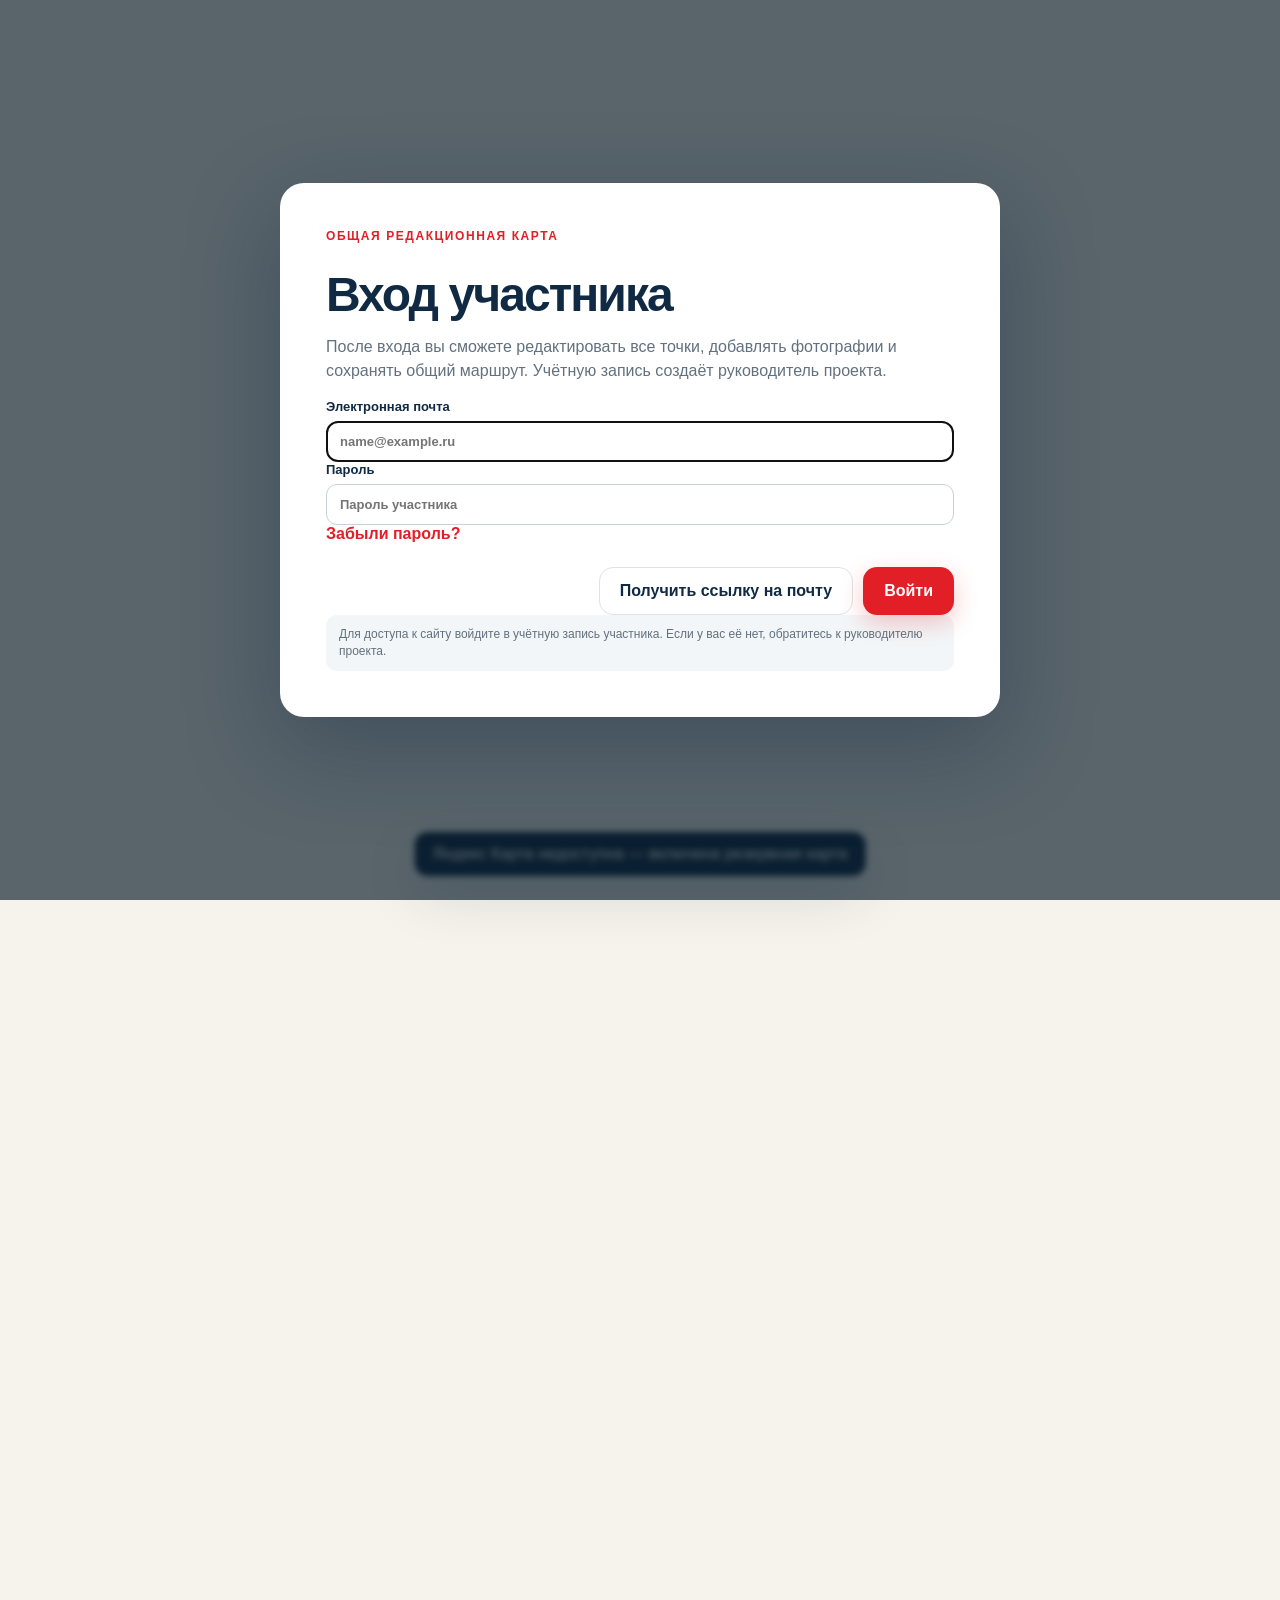
==== index.html @ effc76c2 "Align route numbering across maps, legend and full tour The full-tour grid used the entire catalogue" ====
<!doctype html>
<html lang="ru">
<head>
  <meta charset="utf-8">
  <meta name="viewport" content="width=device-width, initial-scale=1, viewport-fit=cover">
  <meta name="theme-color" content="#e21f26">
  <meta name="description" content="Материалы для экскурсий по Кеми: история мест, факты и даты, фотографии, документы и ссылки на источники.">
  <title>Семейные маршруты по Кеми с Первыми</title>
  <link rel="manifest" href="./manifest.webmanifest">
  <link rel="icon" href="./assets/icon.svg" type="image/svg+xml">
  <link rel="preconnect" href="https://unpkg.com">
  <link rel="preconnect" href="https://tile.openstreetmap.org">
  <link rel="stylesheet" href="https://unpkg.com/leaflet@1.9.4/dist/leaflet.css" integrity="sha256-p4NxAoJBhIIN+hmNHrzRCf9tD/miZyoHS5obTRR9BMY=" crossorigin="">
  <link rel="stylesheet" href="./styles.css?v=20261115-routes-4">
  <style>body.access-locked > :not(#authDialog):not(#toast):not(script){visibility:hidden;pointer-events:none} body.access-locked #authDialog .dialog-close{display:none}</style>
</head>
<body class="access-locked">
  <a class="skip-link" href="#main">Перейти к маршруту</a>

  <header class="topbar">
    <a class="brand" href="#" aria-label="На главную">
      <img class="brand__logo" src="https://xn--90acagbhgpca7c8c7f.xn--p1ai/local/templates/movement-first/icons/logo-red.svg" alt="Движение Первых" width="118" height="52">
      <span>
        <strong>Семейные маршруты</strong>
        <small>по Кеми с Первыми</small>
      </span>
    </a>
    <div class="topbar__actions">
      <span class="sync-status" id="syncStatus" data-state="local" title="Состояние общей карты"><i></i><span>Локально</span></span>
      <button class="account-button" id="accountButton" type="button">Войти</button>
      <button class="icon-button" id="aboutButton" type="button" aria-label="О проекте">?</button>
    </div>
  </header>

  <main id="main">
    <section class="hero">
      <div class="hero__content">
        <p class="eyebrow">Маршрут-помощник · тестовая версия</p>
        <h1>Город говорит.<br><span>Мы помогаем услышать.</span></h1>
        <p class="hero__lead">История Кеми на карте: тексты экскурсий, факты и даты, фотографии, документы и источники.</p>
        <div class="hero__actions">
          <button class="button button--primary" id="startTourButton" type="button">Начать маршрут</button>
          <button class="button button--ghost" id="showListButton" type="button">Все точки</button>
          <a class="button button--ghost reference-entry" href="./guide-reference.html">Справочник экскурсовода →</a>
        </div>
      </div>
      <figure class="hero__art">
        <img class="hero__image" src="./assets/photos/hero-kem.jpg" alt="Вид на реку Кемь, город и Благовещенский собор" width="1200" height="800">
      </figure>
    </section>

    <section class="workspace" aria-label="Интерактивный маршрут">
      <div class="route-picker" aria-label="Выбор маршрута">
        <label class="route-picker__field" for="routeSelect">
          <span>Маршрут экскурсии</span>
          <select id="routeSelect" aria-describedby="routeDescription routeLineNote">
            <option value="main">Большой маршрут по Кеми</option>
            <option value="ckis-assumption">ЦКиС — Успенский собор</option>
            <option value="annunciation-assumption">Благовещенский собор — Успенский собор</option>
          </select>
        </label>
        <div class="route-picker__details" aria-live="polite">
          <strong id="routePointCount"></strong>
          <p id="routeDescription">Все подготовленные точки и общая линия маршрута.</p>
          <p class="route-picker__note" id="routeLineNote">Основной маршрут использует общую сохранённую линию.</p>
        </div>
      </div>
      <details class="route-overview" id="routeOverview" hidden>
        <summary>О маршруте: остановки, дополнения и источники</summary>
        <div class="route-overview__content" id="routeOverviewContent"></div>
      </details>
      <div class="workspace__toolbar">
        <div class="segmented" role="group" aria-label="Режим просмотра">
          <button class="segmented__button is-active" data-view="map" type="button">Карта</button>
          <button class="segmented__button" data-view="guide" type="button">Провожу экскурсию</button>
        </div>
        <div class="route-progress" aria-live="polite">
          <span id="progressText">0 из 10 точек</span>
          <span class="route-progress__track"><span id="progressBar"></span></span>
        </div>
      </div>

      <div class="workspace__body">
        <div class="map-panel">
          <div class="map-actions" aria-label="Инструменты карты">
            <div class="map-provider-switch" role="group" aria-label="Картографическая подложка">
              <button class="map-provider-button is-active" type="button" data-map-provider="yandex" aria-pressed="true">Яндекс</button>
              <button class="map-provider-button" type="button" data-map-provider="osm" aria-pressed="false">OSM</button>
            </div>
            <button class="map-action" id="locateButton" type="button"><span aria-hidden="true">◎</span> Я здесь</button>
            <button class="map-action" id="fitRouteButton" type="button"><span aria-hidden="true">⌖</span> Весь маршрут</button>
            <button class="map-action" id="coordinateModeButton" type="button" aria-pressed="false"><span aria-hidden="true">＋</span> Поставить точку</button>
            <button class="map-action" id="routeEditButton" type="button" aria-pressed="false"><span aria-hidden="true">⌁</span> Проложить маршрут</button>
            <button class="map-action" id="routeReviewButton" type="button" aria-pressed="false"><span aria-hidden="true">!</span> Проверить путь</button>
            <button class="map-action" id="photosButton" type="button" aria-pressed="false"><span aria-hidden="true">▣</span> Фотографии</button>
            <button class="map-action" id="fullscreenMapButton" type="button"><span aria-hidden="true">⛶</span> На весь экран</button>
          </div>
          <div class="route-editor" id="routeEditor" hidden>
            <div><strong id="routeEditorTitle">Редактор маршрута</strong><span id="routeEditorHint">Нажимайте по улицам по порядку</span></div>
            <span class="route-editor__count" id="routeEditorCount">0 узлов</span>
            <button type="button" id="routeUndoButton">↶ Отменить</button>
            <button type="button" id="routeResetButton">Начать заново</button>
            <button class="route-editor__save" type="button" id="routeSaveButton">Сохранить для всех</button>
            <button type="button" id="routeCancelButton">Закрыть</button>
          </div>
          <div class="map-stack">
            <div id="yandexMap" class="map-canvas" aria-label="Яндекс Карта с маршрутом экскурсии по Кеми"></div>
            <div id="map" class="map-canvas" aria-label="Резервная карта OpenStreetMap с маршрутом экскурсии по Кеми" hidden></div>
          </div>
          <div class="map-loading" aria-hidden="true"><span></span> Загружаем карту…</div>
          <div class="map-legend">
            <span class="route-summary"><i class="route-line-swatch"></i><strong id="routeDistance">маршрут</strong><span aria-hidden="true">·</span><span id="routeWalkingTime">по улицам</span><em>черновик</em></span>
            <span><i class="dot dot--ready"></i> координата проверена</span>
            <span><i class="dot dot--check"></i> нужна полевая проверка</span>
            <span><i class="dot dot--photo"></i> фотография точки</span>
            <span><i class="dot dot--draft"></i> черновик новой точки</span>
            <span><i class="dot dot--issue"></i> <span id="routeIssueCount">замечаний: 0</span></span>
          </div>
          <button class="map-list-toggle" id="mapListToggle" type="button">Показать список</button>
        </div>

        <aside class="points-panel" id="pointsPanel" aria-label="Точки маршрута">
          <div class="points-panel__heading">
            <div>
              <p class="eyebrow">Рабочий маршрут</p>
              <h2>Готовые точки</h2>
            </div>
            <button class="icon-button points-panel__close" id="closeListButton" type="button" aria-label="Закрыть список">×</button>
          </div>
          <div class="chapter-filter" id="chapterFilter" aria-label="Фильтр по главам"></div>
          <ol class="points-list" id="pointsList"></ol>
        </aside>

        <section class="guide-panel" id="guidePanel" aria-label="Режим экскурсовода" hidden>
          <div class="guide-panel__top">
            <button class="text-button" id="exitGuideButton" type="button">← К карте</button>
            <span class="guide-step" id="guideStep">Точка 1 из 10</span>
          </div>
          <p class="guide-quick-link"><a href="./guide-reference.html">Справка о Кеми и округе →</a></p>
          <article id="guideContent"></article>
          <div class="guide-panel__actions">
            <button class="button button--ghost" id="previousPointButton" type="button">Назад</button>
            <button class="button button--primary" id="nextPointButton" type="button">Следующая точка</button>
          </div>
        </section>
      </div>
    </section>

    <section class="photo-stories" id="photoStories" aria-labelledby="photoStoriesTitle">
      <div class="photo-stories__heading">
        <div><p class="eyebrow">Визуальный архив</p><h2 id="photoStoriesTitle">Кемь в деталях</h2></div>
        <div class="photo-stories__intro">
          <p>Первые фотографии уже связаны с точками маршрута. Участники могут добавить свой снимок как черновик для редакторской проверки.</p>
          <button class="button button--ghost" id="addPhotoButton" type="button">＋ Добавить фото</button>
        </div>
      </div>
      <div class="photo-strip" id="photoStrip"></div>
    </section>

    <section class="route-plan" id="routePlan" aria-labelledby="routePlanTitle">
      <div class="route-plan__heading">
        <div>
          <p class="eyebrow">Вся экскурсия</p>
          <h2 id="routePlanTitle">Точки выбранного маршрута</h2>
          <p class="route-plan__route-name" id="routePlanRouteName"></p>
          <p>В карточках — подробные тексты для экскурсии, история мест и людей, факты и даты, фотографии, документы и ссылки на источники. Вопросы и задания помогают обсудить увиденное на маршруте. Порядок и номера совпадают с картой и легендой; точки без координат ещё не отмечены на карте.</p>
        </div>
        <div class="readiness" aria-label="Готовность материалов">
          <strong id="readyCount">10</strong><span id="readyLabel">карточек готовы</span>
          <span class="readiness__bar"><i id="readinessBar"></i></span>
        </div>
      </div>
      <div class="plan-filters" id="planFilters" aria-label="Главы выбранного маршрута"></div>
      <ol class="plan-grid" id="planGrid"></ol>
    </section>

    <section class="principles" aria-label="Возможности проекта">
      <article><span>01</span><h3>Тексты экскурсий</h3><p>Подробные рассказы о местах, событиях и людях Кеми для подготовки и проведения экскурсии.</p></article>
      <article><span>02</span><h3>Факты и даты</h3><p>История зданий, биографии и хронология событий со ссылками на источники.</p></article>
      <article><span>03</span><h3>Фото и документы</h3><p>Современные и исторические изображения, архивные материалы и ссылки на оригиналы.</p></article>
    </section>
  </main>

  <dialog class="point-dialog" id="pointDialog">
    <form method="dialog" class="dialog-shell">
      <button class="dialog-close" value="close" aria-label="Закрыть">×</button>
      <div id="pointDialogContent"></div>
    </form>
  </dialog>

  <dialog class="edit-dialog" id="editDialog">
    <form class="dialog-shell edit-form" id="editForm">
      <button class="dialog-close" type="button" data-close-dialog="editDialog" aria-label="Закрыть">×</button>
      <p class="eyebrow">Редакторская мастерская</p>
      <h2>Предложить правку</h2>
      <p class="muted">Черновик сохранится на этом устройстве. Его можно выгрузить и передать редактору маршрута.</p>
      <input type="hidden" id="editPointId" name="pointId">
      <label>Точка маршрута<input id="editPointName" name="pointName" readonly></label>
      <label>Что предлагаете изменить?<select id="editField" name="field" required><option value="">Выберите</option><option value="fact">Факт</option><option value="guide">Текст экскурсии</option><option value="show">Место показа</option><option value="photo">Фотография</option><option value="coordinate">Координата</option><option value="other">Другое</option></select></label>
      <label>Новый текст<textarea id="editText" name="text" rows="6" required placeholder="Напишите точную формулировку"></textarea></label>
      <label>Источник или пояснение<textarea id="editSource" name="source" rows="3" placeholder="Ссылка, книга, архив, рассказ краеведа…"></textarea></label>
      <label>Ваше имя<input id="editAuthor" name="author" autocomplete="name" placeholder="Необязательно"></label>
      <div class="dialog-actions"><button class="button button--ghost" type="button" data-close-dialog="editDialog">Отмена</button><button class="button button--primary" type="submit">Сохранить черновик</button></div>
    </form>
  </dialog>

  <dialog class="about-dialog" id="aboutDialog">
    <form method="dialog" class="dialog-shell">
      <button class="dialog-close" value="close" aria-label="Закрыть">×</button>
      <p class="eyebrow">О проекте</p>
      <h2>Историю города собираем вместе</h2>
      <p>Это прототип помощника для юных экскурсоводов. Подготовленные точки пополняются по мере проверки фактов, координат и мест показа. Красная линия построена по пешеходной сети OpenStreetMap; переходы и безопасность маршрута нужно проверить на месте.</p>
      <p>Фотографии с пометкой «автор уточняется» остаются редакционным материалом: перед окончательной публикацией нужно подтвердить подписи и права использования.</p>
      <button class="button button--primary" value="close">Понятно</button>
    </form>
  </dialog>

  <dialog class="photo-dialog" id="photoDialog">
    <form method="dialog" class="dialog-shell photo-viewer">
      <button class="dialog-close" value="close" aria-label="Закрыть">×</button>
      <div id="photoDialogContent"></div>
    </form>
  </dialog>

  <dialog class="photo-upload-dialog" id="photoUploadDialog">
    <form class="dialog-shell edit-form" id="photoUploadForm">
      <button class="dialog-close" type="button" data-close-dialog="photoUploadDialog" aria-label="Закрыть">×</button>
      <p class="eyebrow">Вклад участника</p>
      <h2>Добавить фотографию</h2>
      <p class="muted">Снимок будет уменьшен для телефона и сохранён как черновик только на этом устройстве. Затем выгрузите материалы редактору.</p>
      <label>Точка экскурсии<select id="photoPoint" name="pointId" required></select></label>
      <label>Фотография<input id="photoFile" name="photo" type="file" accept="image/jpeg,image/png,image/webp" required></label>
      <div class="photo-upload-preview" id="photoUploadPreview" hidden><img alt="Предварительный просмотр выбранной фотографии"></div>
      <label>Название снимка<input name="title" required maxlength="120" placeholder="Например: водонапорная башня со стороны реки"></label>
      <label>Подпись<textarea name="caption" rows="4" required maxlength="700" placeholder="Что изображено и почему это важно для экскурсии"></textarea></label>
      <div class="coordinate-fields">
        <label>Дата съёмки<input name="date" placeholder="Например: май 2026"></label>
        <label>Автор фотографии<input name="author" autocomplete="name" required placeholder="Имя и фамилия"></label>
      </div>
      <label>Источник или комментарий<input name="source" placeholder="Личный архив, семейный альбом, школьный музей…"></label>
      <label class="consent-check"><input name="rightsConfirmed" type="checkbox" required> Я автор снимка или получил разрешение на его использование в проекте</label>
      <div class="dialog-actions"><button class="button button--ghost" type="button" data-close-dialog="photoUploadDialog">Отмена</button><button class="button button--primary" id="savePhotoButton" type="submit">Сохранить черновик</button></div>
    </form>
  </dialog>

  <dialog class="coordinate-dialog" id="coordinateDialog">
    <form class="dialog-shell edit-form" id="coordinateForm">
      <button class="dialog-close" type="button" data-close-dialog="coordinateDialog" aria-label="Закрыть">×</button>
      <p class="eyebrow">Полевая работа</p>
      <h2>Поставить точку</h2>
      <p class="muted">Можно уточнить координату существующего объекта или создать новую экскурсионную точку.</p>
      <label>Точка маршрута<select id="coordinatePoint" name="pointId" required></select></label>
      <label id="coordinateNewPointLabel" hidden>Название новой точки<input id="coordinateNewPointName" name="newPointName" placeholder="Например: старый железнодорожный мост"></label>
      <div class="coordinate-fields">
        <label>Широта<input id="coordinateLat" name="lat" inputmode="decimal" readonly></label>
        <label>Долгота<input id="coordinateLng" name="lng" inputmode="decimal" readonly></label>
      </div>
      <label>Комментарий<textarea name="note" rows="3" placeholder="Например: безопасная площадка напротив входа"></textarea></label>
      <label>Кто проверил<input name="author" autocomplete="name" placeholder="Имя участника"></label>
      <div class="dialog-actions"><button class="button button--ghost" type="button" data-close-dialog="coordinateDialog">Отмена</button><button class="button button--primary" type="submit">Сохранить координату</button></div>
    </form>
  </dialog>

  <dialog class="draft-point-dialog" id="draftPointDialog">
    <form class="dialog-shell edit-form" id="draftPointForm">
      <button class="dialog-close" type="button" data-close-dialog="draftPointDialog" aria-label="Закрыть">×</button>
      <p class="eyebrow">Черновик участника</p>
      <h2>Новая точка</h2>
      <input id="draftPointEditId" name="editId" type="hidden">
      <label>Название точки<input id="draftPointName" name="pointName" required maxlength="140"></label>
      <label>Комментарий<textarea id="draftPointNote" name="note" rows="4" placeholder="Что здесь показывать, где безопасно остановиться, что нужно проверить"></textarea></label>
      <label>Автор черновика<input id="draftPointAuthor" name="author" autocomplete="name" placeholder="Имя участника"></label>
      <div class="coordinate-fields">
        <label>Широта<input id="draftPointLat" name="lat" readonly></label>
        <label>Долгота<input id="draftPointLng" name="lng" readonly></label>
      </div>
      <div class="draft-point-tools" aria-label="Работа с черновиком">
        <button class="button button--ghost" id="draftPointMaterialButton" type="button">＋ Добавить материал</button>
        <button class="button button--ghost" id="draftPointPhotoButton" type="button">▣ Добавить фото</button>
        <button class="button button--ghost" id="draftPointRelocateButton" type="button">⌖ Переместить на карте</button>
      </div>
      <div class="dialog-actions dialog-actions--split"><button class="text-button text-button--danger" id="draftPointDeleteButton" type="button">Удалить черновик</button><button class="button button--primary" type="submit">Сохранить изменения</button></div>
    </form>
  </dialog>

  <dialog class="route-issue-dialog" id="routeIssueDialog">
    <form class="dialog-shell edit-form" id="routeIssueForm">
      <button class="dialog-close" type="button" data-close-dialog="routeIssueDialog" aria-label="Закрыть">×</button>
      <p class="eyebrow">Полевая проверка пути</p>
      <h2>Что здесь нужно исправить?</h2>
      <p class="muted">Замечание сохранится на этом устройстве и появится на карте оранжевой меткой.</p>
      <div class="coordinate-fields">
        <label>Широта<input id="routeIssueLat" name="lat" inputmode="decimal" readonly></label>
        <label>Долгота<input id="routeIssueLng" name="lng" inputmode="decimal" readonly></label>
      </div>
      <label>Тип проблемы<select name="type" required><option value="">Выберите</option><option value="closed">Проход закрыт</option><option value="crossing">Опасный переход</option><option value="sidewalk">Нет тротуара</option><option value="geometry">Линия идёт не по дороге</option><option value="stop">Нет безопасного места для группы</option><option value="other">Другое</option></select></label>
      <label>Что заметили?<textarea name="detail" rows="4" required placeholder="Например: калитка закрыта, нужно пройти по соседней улице"></textarea></label>
      <label>Кто проверил<input name="author" autocomplete="name" placeholder="Имя участника"></label>
      <div class="dialog-actions"><button class="button button--ghost" type="button" data-close-dialog="routeIssueDialog">Отмена</button><button class="button button--primary" type="submit">Сохранить замечание</button></div>
    </form>
  </dialog>

  <dialog class="auth-dialog" id="authDialog">
    <form class="dialog-shell edit-form" id="authForm">
      <button class="dialog-close" type="button" data-close-dialog="authDialog" aria-label="Закрыть">×</button>
      <p class="eyebrow">Общая редакционная карта</p>
      <div id="authSignedOut">
        <h2>Вход участника</h2>
        <p class="muted">После входа вы сможете редактировать все точки, добавлять фотографии и сохранять общий маршрут. Учётную запись создаёт руководитель проекта.</p>
        <label>Электронная почта<input id="authEmail" name="email" type="email" autocomplete="email" required placeholder="name@example.ru"></label>
        <label>Пароль<input id="authPassword" name="password" type="password" autocomplete="current-password" placeholder="Пароль участника"></label>
        <button class="text-button auth-recovery-link" id="resetPasswordButton" type="button">Забыли пароль?</button>
        <p class="form-note auth-reset-status" id="passwordResetStatus" role="status" aria-live="polite" hidden></p>
        <div class="dialog-actions auth-actions">
          <button class="button button--ghost" id="magicLinkButton" type="button">Получить ссылку на почту</button>
          <button class="button button--primary" id="signInButton" type="submit">Войти</button>
        </div>
        <p class="form-note">Для доступа к сайту войдите в учётную запись участника. Если у вас её нет, обратитесь к руководителю проекта.</p>
      </div>
      <div id="authRecovery" hidden>
        <h2>Новый пароль</h2>
        <p class="muted">Придумайте новый пароль для своей учётной записи. Он должен содержать не менее 8 символов.</p>
        <label>Новый пароль<input id="newAuthPassword" name="newPassword" type="password" autocomplete="new-password" minlength="8" placeholder="Не менее 8 символов"></label>
        <label>Повторите пароль<input id="confirmAuthPassword" name="confirmPassword" type="password" autocomplete="new-password" minlength="8" placeholder="Введите пароль ещё раз"></label>
        <div class="dialog-actions">
          <button class="button button--primary" id="saveNewPasswordButton" type="button">Сохранить новый пароль</button>
        </div>
        <p class="form-note">После сохранения вы останетесь в своей учётной записи. Права администратора и материалы не изменятся.</p>
      </div>
      <div id="authSignedIn" hidden>
        <h2>Вы вошли</h2>
        <div class="profile-card"><span class="profile-card__avatar" id="profileAvatar">У</span><div><strong id="profileName">Участник</strong><small id="profileEmail"></small><em id="profileRole">участник</em></div></div>
        <label>Имя на карте<input id="profileDisplayName" name="displayName" autocomplete="name" maxlength="80"></label>
        <div class="dialog-actions dialog-actions--split">
          <button class="text-button text-button--danger" id="signOutButton" type="button">Выйти</button>
          <button class="button button--primary" id="saveProfileButton" type="button">Сохранить имя</button>
        </div>
      </div>
    </form>
  </dialog>
  <script>
    // Keep the sign-in form visible while the application and session load.
    const initialAuthDialog = document.getElementById("authDialog");
    if (initialAuthDialog && !initialAuthDialog.open) initialAuthDialog.showModal();
  </script>

  <dialog class="shared-point-dialog" id="sharedPointDialog">
    <form class="dialog-shell edit-form shared-point-form" id="sharedPointForm">
      <button class="dialog-close" type="button" data-close-dialog="sharedPointDialog" aria-label="Закрыть">×</button>
      <p class="eyebrow">Общая карта · доступ участника</p>
      <h2>Редактировать точку</h2>
      <p class="muted">Изменения сохранятся в общей базе и появятся у других участников. Источники и непроверенные сведения отмечайте прямо в тексте.</p>
      <input id="sharedPointId" name="id" type="hidden">
      <div class="coordinate-fields">
        <label>Номер в маршруте<input id="sharedPointOrder" name="routeOrder" type="number" min="1" max="999"></label>
        <label>Глава<select id="sharedPointChapter" name="chapter" required></select></label>
      </div>
      <label>Полное название<input id="sharedPointTitle" name="title" required maxlength="180"></label>
      <label>Короткое название<input id="sharedPointShortTitle" name="shortTitle" maxlength="80" placeholder="Для маркера и списка"></label>
      <div class="coordinate-fields coordinate-fields--three">
        <label>Статус материала<select id="sharedPointStatus" name="status"><option value="research">Исследуем</option><option value="draft">Черновик</option><option value="published">Опубликовано</option></select></label>
        <label>Статус координаты<select id="sharedPointCoordinateStatus" name="coordinateStatus"><option value="needs-check">Нужно проверить</option><option value="verified">Проверена</option></select></label>
        <label>Время рассказа<input id="sharedPointDuration" name="duration" maxlength="40" placeholder="6–8 минут"></label>
      </div>
      <div class="coordinate-fields">
        <label>Широта<input id="sharedPointLat" name="lat" inputmode="decimal" placeholder="64.955037"></label>
        <label>Долгота<input id="sharedPointLng" name="lng" inputmode="decimal" placeholder="34.570146"></label>
      </div>
      <button class="button button--ghost" id="sharedPointRelocateButton" type="button">⌖ Выбрать место на карте</button>
      <label>Пояснение к координате<textarea id="sharedPointCoordinateNote" name="coordinateNote" rows="2" placeholder="Где безопасно остановить группу и что нужно проверить"></textarea></label>
      <label>Короткое вступление<textarea id="sharedPointIntro" name="intro" rows="3"></textarea></label>
      <label>Факты — по одному в каждой строке<textarea id="sharedPointFacts" name="facts" rows="6"></textarea></label>
      <label>Что показать<textarea id="sharedPointShow" name="show" rows="3"></textarea></label>
      <label>Текст экскурсии<textarea id="sharedPointGuideText" name="guideText" rows="10" placeholder="История места, события, даты, люди и интересные детали. Разделяйте абзацы пустой строкой; ссылки добавляйте в поле «Источники»."></textarea></label>
      <label>Вопрос семье<textarea id="sharedPointFamilyQuestion" name="familyQuestion" rows="3"></textarea></label>
      <label>Безопасность<textarea id="sharedPointSafety" name="safety" rows="3"></textarea></label>
      <label>Источники — строка в формате «Название | ссылка»<textarea id="sharedPointSources" name="sources" rows="4" placeholder="Музей «Поморье» | https://example.ru"></textarea></label>
      <div class="dialog-actions dialog-actions--split">
        <button class="text-button text-button--danger" id="sharedPointDeleteButton" type="button" hidden>Удалить точку</button>
        <div class="dialog-actions">
          <button class="button button--ghost" type="button" data-close-dialog="sharedPointDialog">Отмена</button>
          <button class="button button--primary" id="sharedPointSaveButton" type="submit">Сохранить для всех</button>
        </div>
      </div>
    </form>
  </dialog>

  <dialog class="visual-editor-dialog" id="visualEditorDialog" aria-labelledby="visualEditorTitle">
    <form class="dialog-shell edit-form visual-editor" id="visualEditorForm">
      <button class="dialog-close" type="button" data-close-dialog="visualEditorDialog" aria-label="Закрыть">×</button>
      <p class="eyebrow">Материалы точки</p>
      <h2 id="visualEditorTitle">Фото и документы</h2>
      <p class="muted" id="visualEditorPointName"></p>
      <p class="form-note">Изменения увидят все участники. Для документов укажите ссылку на файл или страницу в архиве. Фотографии можно загрузить с устройства или добавить по ссылке.</p>
      <label>Описание раздела<textarea id="visualEditorSummary" name="summary" rows="3" placeholder="Что удалось найти и что подтверждают материалы"></textarea></label>
      <section class="visual-editor__group" aria-labelledby="visualImagesTitle">
        <div class="visual-editor__heading"><div><h3 id="visualImagesTitle">Фотографии и изображения</h3><p>Подпишите, что изображено, и укажите автора и источник.</p></div><button class="button button--ghost" id="visualAddImage" type="button">＋ Добавить фото</button></div>
        <div class="visual-editor__rows" id="visualEditorImages"></div>
      </section>
      <section class="visual-editor__group" aria-labelledby="visualLinksTitle">
        <div class="visual-editor__heading"><div><h3 id="visualLinksTitle">Документы и ссылки</h3><p>Публикации, сканы, архивы и документы по ссылке.</p></div><button class="button button--ghost" id="visualAddLink" type="button">＋ Добавить документ</button></div>
        <div class="visual-editor__rows" id="visualEditorLinks"></div>
      </section>
      <label>Что ещё найти или проверить<textarea id="visualEditorNext" name="next" rows="3" placeholder="Например: уточнить дату съёмки у музея"></textarea></label>
      <p class="visual-editor__error" id="visualEditorError" role="alert" hidden></p>
      <div class="dialog-actions">
        <button class="button button--ghost" type="button" data-close-dialog="visualEditorDialog">Отмена</button>
        <button class="button button--primary" id="visualEditorSave" type="submit">Сохранить раздел</button>
      </div>
    </form>
  </dialog>

  <div class="toast" id="toast" role="status" aria-live="polite"></div>

  <footer>
    <div><strong>Семейные маршруты по Кеми с Первыми</strong><p>Учебный краеведческий проект · 2026</p></div>
    <div class="footer-actions"><button class="text-button" id="exportButton" type="button">Выгрузить материалы</button><button class="text-button" id="resetProgressButton" type="button">Сбросить прогресс</button></div>
  </footer>

  <script src="https://unpkg.com/leaflet@1.9.4/dist/leaflet.js" integrity="sha256-20nQCchB9co0qIjJZRGuk2/Z9VM+kNiyxNV1lvTlZBo=" crossorigin=""></script>
  <script src="https://cdn.jsdelivr.net/npm/@supabase/supabase-js@2.110.7/dist/umd/supabase.min.js"></script>
  <script src="./points.js?v=20261115-routes-4"></script>
  <script src="./research-cards.js?v=20261115-routes-4"></script>
  <script src="./visual-evidence.js?v=20261115-cathedral-1"></script>
  <script src="./photos.js"></script>
  <script src="./route-geometry.js"></script>
  <script src="./routes.js?v=20261115-routes-4"></script>
  <script src="./supabase-config.js?v=20260718-2"></script>
  <script src="./community.js?v=20261115-routes-1"></script>
  <script src="./app.js?v=20261115-routes-4"></script>
</body>
</html>
---- styles.css ----
:root {
  --red: #e21f26;
  --red-dark: #b20f19;
  --navy: #102a43;
  --blue: #1769aa;
  --sky: #dff4ff;
  --paper: #f6f3ec;
  --white: #fff;
  --ink: #17212b;
  --muted: #63717e;
  --line: #dce2e6;
  --yellow: #f4b740;
  --green: #26885d;
  --shadow: 0 18px 55px rgba(16, 42, 67, .14);
  --radius: 22px;
}

* { box-sizing: border-box; }
[hidden] { display: none !important; }
html { scroll-behavior: smooth; }
body { margin: 0; color: var(--ink); background: var(--paper); font-family: Inter, Arial, sans-serif; }
button, input, textarea, select { font: inherit; }
button { cursor: pointer; }
a { color: inherit; }

.skip-link { position: fixed; z-index: 9999; top: 10px; left: 10px; transform: translateY(-150%); padding: 10px 14px; background: var(--navy); color: white; border-radius: 10px; }
.skip-link:focus { transform: none; }

.topbar { height: 76px; padding: 0 clamp(18px, 4vw, 56px); display: flex; align-items: center; justify-content: space-between; background: var(--white); border-bottom: 1px solid var(--line); position: sticky; top: 0; z-index: 900; }
.brand { display: inline-flex; gap: 12px; align-items: center; text-decoration: none; color: var(--navy); }
.brand__logo { display: block; width: 118px; height: 52px; flex: 0 0 auto; object-fit: contain; object-position: left center; }
.brand strong, .brand small { display: block; line-height: 1.05; }
.brand small { margin-top: 4px; color: var(--muted); }
.topbar__actions { display: flex; align-items: center; gap: 9px; }
.account-button { min-height: 42px; padding: 8px 14px; border: 1px solid var(--line); border-radius: 14px; background: var(--navy); color: white; font-weight: 800; }
.account-button.is-authenticated { background: #eef7f2; color: var(--green); border-color: #b9dcca; }
.sync-status { min-height: 32px; display: inline-flex; align-items: center; gap: 7px; padding: 6px 10px; border: 1px solid var(--line); border-radius: 20px; background: #f6f8f9; color: var(--muted); font-size: 11px; font-weight: 800; white-space: nowrap; }
.sync-status i { width: 8px; height: 8px; border-radius: 50%; background: #9aa7af; }
.sync-status[data-state="online"] { color: #176442; border-color: #b9dcca; background: #eef7f2; }
.sync-status[data-state="online"] i { background: var(--green); box-shadow: 0 0 0 4px rgba(38,136,93,.12); }
.sync-status[data-state="loading"] i { background: var(--yellow); animation: sync-pulse .9s ease-in-out infinite alternate; }
.sync-status[data-state="error"] { color: #8a2529; border-color: #efc3c5; background: #fff2f2; }
.sync-status[data-state="error"] i { background: var(--red); }
@keyframes sync-pulse { to { opacity: .35; } }
.icon-button { width: 42px; height: 42px; border: 1px solid var(--line); background: var(--white); color: var(--navy); border-radius: 50%; font-weight: 800; font-size: 18px; }
.icon-button:hover { border-color: var(--red); color: var(--red); }

.hero { min-height: 430px; padding: clamp(46px, 8vw, 96px) clamp(20px, 7vw, 110px); display: grid; grid-template-columns: minmax(0, 1.2fr) minmax(280px, .8fr); align-items: center; gap: 44px; overflow: hidden; position: relative; background: linear-gradient(135deg, #fff 0%, #f7f5ef 50%, #e4f4fb 100%); }
.hero::before { content: ""; position: absolute; inset: 0; background-image: radial-gradient(circle at 15% 20%, rgba(226,31,38,.06) 0 3px, transparent 4px); background-size: 38px 38px; mask-image: linear-gradient(to right, #000, transparent 55%); }
.hero__content { position: relative; z-index: 1; max-width: 820px; }
.eyebrow { margin: 0 0 12px; color: var(--red); font-weight: 800; font-size: 12px; letter-spacing: .13em; text-transform: uppercase; }
h1 { margin: 0; font-size: clamp(40px, 6.2vw, 82px); line-height: .96; letter-spacing: -.045em; color: var(--navy); }
h1 span { color: var(--red); }
.hero__lead { max-width: 650px; margin: 26px 0 0; font-size: clamp(18px, 2vw, 23px); line-height: 1.45; color: #526270; }
.hero__actions { display: flex; flex-wrap: wrap; gap: 12px; margin-top: 30px; }
.button { min-height: 48px; padding: 12px 20px; border-radius: 14px; border: 1px solid transparent; font-weight: 750; transition: .18s ease; }
.button:hover { transform: translateY(-1px); }
.button--primary { background: var(--red); color: white; box-shadow: 0 8px 25px rgba(226,31,38,.24); }
.button--primary:hover { background: var(--red-dark); }
.button--ghost { background: white; color: var(--navy); border-color: var(--line); }
.button--ghost:hover { border-color: var(--navy); }
.reference-entry { display: inline-flex; align-items: center; text-decoration: none; }
.guide-quick-link { margin: -16px 0 24px; font-size: 14px; font-weight: 800; }
.guide-quick-link a { color: var(--red); text-underline-offset: 3px; }

.hero__art { position: relative; min-height: 300px; aspect-ratio: 3 / 2; margin: 0; overflow: hidden; border-radius: 34px 10px 34px 10px; background: #dfe8ec; box-shadow: 0 28px 70px rgba(16,42,67,.2); isolation: isolate; }
.hero__art::after { content: ""; position: absolute; inset: 0; background: linear-gradient(135deg, rgba(16,42,67,.02), rgba(16,42,67,.16)); pointer-events: none; }
.hero__image { display: block; width: 100%; height: 100%; object-fit: cover; object-position: center; }

.workspace { background: #edf1f3; padding: clamp(22px, 4vw, 56px); }
.workspace__toolbar { max-width: 1480px; margin: 0 auto 16px; display: flex; justify-content: space-between; gap: 18px; align-items: center; }
.segmented { display: inline-flex; padding: 4px; background: #dce4e8; border-radius: 14px; }
.segmented__button { min-height: 42px; padding: 8px 14px; border: 0; border-radius: 11px; background: transparent; color: #536473; font-weight: 700; }
.segmented__button.is-active { background: white; color: var(--navy); box-shadow: 0 2px 8px rgba(16,42,67,.1); }
.route-progress { min-width: 180px; font-size: 13px; color: var(--muted); }
.route-progress__track { display: block; height: 6px; background: #d6dde1; overflow: hidden; border-radius: 20px; margin-top: 6px; }
.route-progress__track span { display: block; height: 100%; width: 0; background: var(--red); transition: width .25s ease; }
.workspace__body { position: relative; max-width: 1480px; min-height: 700px; margin: 0 auto; display: grid; grid-template-columns: minmax(0, 1fr) 410px; background: white; border-radius: var(--radius); overflow: hidden; box-shadow: var(--shadow); }
.map-panel { position: relative; min-width: 0; }
.map-stack, .map-canvas { width: 100%; height: 700px; background: #dfe8ec; }
.map-stack { position: relative; overflow: hidden; }
.map-canvas { position: absolute; inset: 0; }
.leaflet-container { font: inherit; background: #dfe8ec; }
.leaflet-container .leaflet-tile { width: 256px !important; height: 256px !important; max-width: none !important; max-height: none !important; margin: 0 !important; padding: 0 !important; border: 0 !important; box-sizing: content-box !important; }
.leaflet-tile-container { transform-origin: 0 0; }
.leaflet-fade-anim .leaflet-tile { will-change: opacity; }
.map-actions { position: absolute; z-index: 500; top: 14px; left: 54px; right: 14px; display: flex; flex-wrap: wrap; gap: 7px; pointer-events: none; }
.map-provider-switch { display: inline-flex; padding: 3px; border: 1px solid rgba(16,42,67,.16); border-radius: 12px; background: rgba(255,255,255,.96); box-shadow: 0 5px 18px rgba(16,42,67,.14); pointer-events: auto; }
.map-provider-button { min-height: 32px; padding: 5px 10px; border: 0; border-radius: 9px; background: transparent; color: var(--muted); font-size: 11px; font-weight: 850; }
.map-provider-button.is-active { background: var(--navy); color: white; }
.map-action { min-height: 40px; padding: 8px 12px; border: 1px solid rgba(16,42,67,.16); border-radius: 11px; background: rgba(255,255,255,.96); color: var(--navy); box-shadow: 0 5px 18px rgba(16,42,67,.14); font-size: 12px; font-weight: 800; pointer-events: auto; }
.map-action:hover, .map-action.is-active { color: white; background: var(--navy); border-color: var(--navy); }
.map-action.is-active { box-shadow: 0 0 0 3px rgba(244,183,64,.55); }
.map-panel.is-coordinate-mode .map-canvas { cursor: crosshair; }
.map-panel.is-route-review-mode .map-canvas { cursor: crosshair; }
.map-panel.is-route-edit-mode .map-canvas { cursor: crosshair; }
.route-editor { position: absolute; z-index: 510; left: 54px; right: 18px; bottom: 118px; display: flex; flex-wrap: wrap; align-items: center; gap: 8px; padding: 10px; border: 1px solid rgba(16,42,67,.16); border-radius: 16px; background: rgba(255,255,255,.97); box-shadow: var(--shadow); }
.route-editor > div { min-width: 185px; margin-right: auto; }
.route-editor strong, .route-editor span { display: block; }
.route-editor strong { color: var(--navy); font-size: 13px; }
.route-editor span { margin-top: 2px; color: var(--muted); font-size: 11px; }
.route-editor__count { min-width: 60px; margin: 0 4px !important; color: var(--navy) !important; font-weight: 850; }
.route-editor button { min-height: 34px; padding: 6px 10px; border: 1px solid var(--line); border-radius: 10px; background: white; color: var(--navy); font-size: 11px; font-weight: 800; }
.route-editor button:disabled { cursor: not-allowed; opacity: .45; }
.route-editor .route-editor__save { border-color: var(--red); background: var(--red); color: white; }
.route-node-marker { width: 22px; height: 22px; display: grid; place-items: center; border: 3px solid white; border-radius: 50%; background: var(--navy); color: white; box-shadow: 0 4px 13px rgba(16,42,67,.35); font-size: 9px; font-weight: 900; }
.map-loading { position: absolute; z-index: 520; top: 68px; left: 50%; display: flex; align-items: center; gap: 8px; padding: 8px 12px; border-radius: 30px; background: rgba(16,42,67,.9); color: white; box-shadow: var(--shadow); font-size: 12px; font-weight: 750; opacity: 0; pointer-events: none; transform: translate(-50%, -8px); transition: .18s ease; }
.map-loading span { width: 13px; height: 13px; border: 2px solid rgba(255,255,255,.38); border-top-color: white; border-radius: 50%; animation: map-spin .7s linear infinite; }
.map-panel.is-map-loading .map-loading { opacity: 1; transform: translate(-50%, 0); }
@keyframes map-spin { to { transform: rotate(360deg); } }
.map-legend { position: absolute; z-index: 450; left: 18px; bottom: 18px; display: flex; flex-wrap: wrap; gap: 10px 16px; max-width: calc(100% - 36px); padding: 10px 13px; border-radius: 13px; background: rgba(255,255,255,.94); box-shadow: 0 7px 20px rgba(16,42,67,.16); font-size: 12px; }
.route-summary { flex-basis: 100%; display: flex; flex-wrap: wrap; align-items: center; gap: 5px; color: var(--navy); }
.route-summary em { margin-left: 2px; padding: 2px 6px; border-radius: 20px; background: #fff0c9; color: #694c00; font-size: 10px; font-style: normal; font-weight: 800; text-transform: uppercase; letter-spacing: .04em; }
.route-line-swatch { width: 28px; height: 5px; margin-right: 2px; border-radius: 10px; background: var(--red); box-shadow: 0 0 0 2px white, 0 0 0 3px rgba(16,42,67,.14); }
.dot { display: inline-block; width: 10px; height: 10px; border-radius: 50%; margin-right: 5px; }
.dot--ready { background: var(--red); }
.dot--check { background: var(--yellow); }
.dot--photo { border: 2px solid white; background: var(--blue); box-shadow: 0 0 0 1px var(--blue); }
.dot--draft { background: var(--blue); }
.dot--issue { background: #ed7d21; }
.map-list-toggle { display: none; position: absolute; z-index: 450; right: 14px; bottom: 14px; min-height: 44px; padding: 9px 14px; border: 0; border-radius: 13px; background: var(--navy); color: white; font-weight: 750; box-shadow: var(--shadow); }

.points-panel { padding: 28px 24px 34px; overflow: auto; max-height: 700px; border-left: 1px solid var(--line); background: #fff; }
.points-panel__heading { display: flex; justify-content: space-between; gap: 10px; align-items: start; }
.points-panel h2 { margin: 0; color: var(--navy); font-size: 28px; letter-spacing: -.03em; }
.points-panel__close { display: none; }
.chapter-filter { display: flex; gap: 8px; overflow-x: auto; margin: 20px 0 12px; padding-bottom: 4px; scrollbar-width: thin; }
.filter-chip { white-space: nowrap; border: 1px solid var(--line); border-radius: 30px; padding: 8px 11px; background: white; font-size: 12px; font-weight: 700; color: var(--muted); }
.filter-chip.is-active { color: white; border-color: var(--navy); background: var(--navy); }
.points-list { list-style: none; margin: 0; padding: 0; display: grid; gap: 10px; }
.point-card { position: relative; width: 100%; padding: 15px 14px 15px 54px; text-align: left; background: #f7f9fa; border: 1px solid transparent; border-radius: 16px; color: var(--ink); }
.point-card:hover, .point-card.is-active { background: #fff; border-color: #bdcbd3; box-shadow: 0 8px 22px rgba(16,42,67,.08); }
.point-card__number { position: absolute; left: 13px; top: 13px; width: 30px; height: 30px; display: grid; place-items: center; border-radius: 50%; background: var(--red); color: white; font-weight: 850; }
.point-card[data-status="needs-check"] .point-card__number { background: var(--yellow); color: #3d2b00; }
.point-card strong { display: block; color: var(--navy); line-height: 1.25; }
.point-card small { display: block; margin-top: 6px; color: var(--muted); line-height: 1.35; }

.leaflet-div-icon { background: none; border: 0; }
.yandex-marker-host { display: block; width: max-content; margin: 0; padding: 0; border: 0; background: transparent; transform: translate(-50%, -100%); cursor: pointer; }
.yandex-marker-host--center { transform: translate(-50%, -50%); }
.yandex-marker-host:focus-visible { outline: 3px solid var(--navy); outline-offset: 4px; border-radius: 12px; }
.map-marker { width: 38px; height: 38px; display: grid; place-items: center; border: 3px solid white; border-radius: 50% 50% 50% 10%; transform: rotate(-45deg); background: var(--red); color: white; box-shadow: 0 5px 18px rgba(16,42,67,.32); font-weight: 900; }
.map-marker span { transform: rotate(45deg); }
.map-marker--check { background: var(--yellow); color: #3d2b00; }
.photo-map-marker { position: relative; width: 54px; height: 54px; border: 4px solid white; border-radius: 15px; background-color: var(--navy); background-position: center; background-size: cover; box-shadow: 0 7px 22px rgba(16,42,67,.38); }
.photo-map-marker::after { content: ""; position: absolute; inset: 0; border-radius: 10px; box-shadow: inset 0 -18px 22px rgba(5,19,30,.35); }
.photo-map-marker span { position: absolute; z-index: 1; top: -9px; right: -9px; min-width: 24px; height: 24px; padding: 0 5px; display: grid; place-items: center; border: 2px solid white; border-radius: 20px; background: var(--red); color: white; font-size: 11px; font-weight: 900; }
.user-marker { width: 24px; height: 24px; border: 4px solid white; border-radius: 50%; background: var(--blue); box-shadow: 0 0 0 8px rgba(23,105,170,.22), 0 5px 18px rgba(16,42,67,.3); }
.coordinate-marker { width: 30px; height: 30px; display: grid; place-items: center; border: 3px solid white; border-radius: 50%; background: var(--yellow); color: #3d2b00; box-shadow: 0 5px 18px rgba(16,42,67,.32); font-weight: 900; }
.coordinate-draft-marker { width: 34px; height: 34px; display: grid; place-items: center; border: 3px solid white; border-radius: 50% 50% 50% 10%; transform: rotate(-45deg); background: var(--green); color: white; box-shadow: 0 5px 18px rgba(16,42,67,.34); font-weight: 950; }
.coordinate-draft-marker--new { background: var(--blue); }
.coordinate-draft-marker span { transform: rotate(45deg); }
.custom-point-marker { width: 220px; min-height: 60px; display: flex; flex-direction: column; align-items: center; justify-content: flex-end; color: var(--navy); }
.custom-point-marker__label { max-width: 210px; padding: 6px 10px; overflow: hidden; border: 2px solid white; border-radius: 999px; background: var(--navy); color: white; box-shadow: 0 4px 14px rgba(16,42,67,.3); font-size: 12px; font-weight: 850; line-height: 1.15; text-overflow: ellipsis; white-space: nowrap; }
.custom-point-marker__pin { width: 34px; height: 34px; margin-top: -2px; display: grid; place-items: center; border: 3px solid white; border-radius: 50% 50% 50% 10%; background: var(--blue); color: white; box-shadow: 0 5px 18px rgba(16,42,67,.34); transform: rotate(-45deg); font-size: 12px; font-weight: 950; }
.custom-point-marker__pin i { transform: rotate(45deg); font-style: normal; }
.custom-point-marker--route .custom-point-marker__pin { background: var(--red); }
.custom-point-marker--check .custom-point-marker__pin { background: var(--yellow); color: #3d2b00; }
.custom-point-marker--route .custom-point-marker__label,
.custom-point-marker--check .custom-point-marker__label { max-width: 190px; }
.route-issue-marker { width: 34px; height: 34px; display: grid; place-items: center; border: 3px solid white; border-radius: 50% 50% 50% 10%; transform: rotate(-45deg); background: #ed7d21; color: white; box-shadow: 0 5px 18px rgba(16,42,67,.34); font-weight: 950; }
.route-issue-marker span { transform: rotate(45deg); }
.leaflet-popup-content-wrapper { border-radius: 14px; }
.leaflet-popup-content { line-height: 1.4; }
.popup-button { border: 0; padding: 0; background: none; color: var(--red); font-weight: 800; }
.map-panel:fullscreen { width: 100vw; height: 100vh; background: #dfe8ec; }
.map-panel:fullscreen .map-stack, .map-panel:fullscreen .map-canvas { height: 100vh; }
.map-panel:fullscreen .map-legend { bottom: 24px; }

.guide-panel { grid-column: 1 / -1; padding: clamp(24px, 5vw, 72px); background: linear-gradient(160deg, #fff, #eef7fb); }
.guide-panel__top { display: flex; justify-content: space-between; gap: 12px; align-items: center; margin-bottom: 32px; }
.text-button { padding: 0; border: 0; background: none; color: var(--red); font-weight: 800; }
.guide-step { color: var(--muted); font-weight: 700; }
.guide-layout { display: grid; grid-template-columns: minmax(260px, .75fr) minmax(0, 1.25fr); gap: clamp(28px, 5vw, 72px); align-items: start; }
.guide-visual { min-height: 360px; border-radius: var(--radius); background: var(--navy); overflow: hidden; box-shadow: var(--shadow); }
.guide-visual img { width: 100%; height: 100%; min-height: 360px; object-fit: cover; display: block; }
.status-badge { display: inline-flex; align-items: center; gap: 7px; padding: 7px 10px; border-radius: 30px; background: #e5f4ed; color: #176442; font-size: 12px; font-weight: 800; }
.status-badge--check { background: #fff0c9; color: #694c00; }
.guide-copy h2 { margin: 14px 0 12px; color: var(--navy); font-size: clamp(34px, 4vw, 56px); line-height: 1; letter-spacing: -.04em; }
.guide-copy .lead { font-size: 19px; line-height: 1.55; color: #465766; }
.guide-blocks { display: grid; grid-template-columns: 1fr 1fr; gap: 12px; margin-top: 24px; }
.guide-block { padding: 17px; border-radius: 16px; background: white; border: 1px solid var(--line); }
.guide-block h3 { margin: 0 0 7px; font-size: 13px; color: var(--red); text-transform: uppercase; letter-spacing: .06em; }
.guide-block p { margin: 0; line-height: 1.5; }
.guide-panel__actions { display: flex; justify-content: space-between; gap: 12px; margin-top: 38px; }

.photo-stories { padding: clamp(54px, 8vw, 100px) clamp(20px, 7vw, 110px); overflow: hidden; background: var(--navy); color: white; }
.photo-stories__heading { max-width: 1480px; margin: 0 auto 28px; display: grid; grid-template-columns: minmax(0, 1fr) minmax(260px, 520px); align-items: end; gap: 32px; }
.photo-stories__heading h2 { margin: 0; color: white; font-size: clamp(38px, 5vw, 64px); line-height: 1; letter-spacing: -.045em; }
.photo-stories__heading p:not(.eyebrow) { margin: 0; color: #bed0dc; line-height: 1.55; }
.photo-stories__intro { display: grid; justify-items: start; gap: 18px; }
.photo-strip { max-width: 1480px; margin: 0 auto; display: grid; grid-auto-flow: column; grid-auto-columns: minmax(280px, 36%); gap: 14px; overflow-x: auto; padding: 0 0 14px; scroll-snap-type: x mandatory; scrollbar-color: #75c5df #203c52; }
.photo-card { position: relative; min-height: 370px; padding: 0; overflow: hidden; border: 0; border-radius: 20px; background: #203c52; color: white; text-align: left; scroll-snap-align: start; }
.photo-card--draft { outline: 2px dashed var(--yellow); outline-offset: -8px; }
.photo-card img { width: 100%; height: 100%; min-height: 370px; position: absolute; inset: 0; object-fit: cover; transition: transform .35s ease; }
.photo-card:hover img { transform: scale(1.025); }
.photo-card::after { content: ""; position: absolute; inset: 35% 0 0; background: linear-gradient(transparent, rgba(5,19,30,.92)); }
.photo-card__copy { position: absolute; z-index: 2; left: 20px; right: 20px; bottom: 18px; }
.photo-card__copy span { display: inline-block; margin-bottom: 8px; padding: 5px 8px; border-radius: 20px; background: var(--red); font-size: 11px; font-weight: 850; }
.photo-card__copy strong { display: block; font-size: 22px; line-height: 1.12; }
.photo-card__copy small { display: block; margin-top: 6px; color: #d8e4eb; }
.photo-viewer { padding: 0; }
.photo-viewer__image { width: 100%; max-height: 62vh; object-fit: cover; display: block; background: #dfe8ec; }
.photo-viewer__copy { padding: 26px clamp(22px, 5vw, 42px) 34px; }
.photo-viewer__copy h2 { margin-right: 38px; }
.photo-meta { display: grid; grid-template-columns: repeat(2, minmax(0, 1fr)); gap: 10px; margin-top: 20px; }
.photo-meta div { padding: 12px; border-radius: 12px; background: #f3f6f7; }
.photo-meta strong, .photo-meta span { display: block; }
.photo-meta strong { color: var(--muted); font-size: 11px; text-transform: uppercase; letter-spacing: .05em; }
.photo-meta span { margin-top: 5px; line-height: 1.35; }
.photo-upload-preview { overflow: hidden; border: 1px solid var(--line); border-radius: 16px; background: #eef3f5; }
.photo-upload-preview img { display: block; width: 100%; max-height: 320px; object-fit: contain; }
.consent-check { grid-template-columns: auto minmax(0, 1fr) !important; align-items: start; padding: 13px; border: 1px solid var(--line); border-radius: 12px; background: #f5f8f9; line-height: 1.45; }
.consent-check input { width: 20px !important; height: 20px; margin: 0; }
.text-button--danger { color: var(--red); }
.photo-map-marker--draft { outline: 3px dashed var(--yellow); outline-offset: 2px; }
.coordinate-fields { display: grid; grid-template-columns: 1fr 1fr; gap: 12px; }

.route-plan { padding: clamp(54px, 8vw, 105px) clamp(20px, 7vw, 110px); background: var(--white); }
.route-plan__heading { display: grid; grid-template-columns: minmax(0, 1fr) 220px; gap: 40px; align-items: end; max-width: 1480px; margin: 0 auto; }
.route-plan__heading h2 { margin: 0; color: var(--navy); font-size: clamp(36px, 5vw, 64px); line-height: 1; letter-spacing: -.045em; }
.route-plan__heading p:not(.eyebrow) { max-width: 780px; margin: 18px 0 0; color: var(--muted); font-size: 18px; line-height: 1.55; }
.readiness { padding: 18px; border-radius: 18px; color: white; background: var(--navy); }
.readiness strong { display: block; color: var(--yellow); font-size: 42px; line-height: 1; }
.readiness span { font-size: 13px; }
.readiness__bar { display: block; height: 7px; margin-top: 14px; border-radius: 20px; overflow: hidden; background: rgba(255,255,255,.18); }
.readiness__bar i { display: block; height: 100%; width: 12%; background: var(--yellow); border-radius: inherit; }
.plan-filters { display: flex; gap: 9px; max-width: 1480px; margin: 34px auto 20px; overflow-x: auto; padding-bottom: 6px; }
.plan-grid { list-style: none; max-width: 1480px; margin: 0 auto; padding: 0; display: grid; grid-template-columns: repeat(3, minmax(0, 1fr)); gap: 12px; }
.plan-item { min-height: 112px; padding: 16px; display: grid; grid-template-columns: 40px minmax(0, 1fr); gap: 12px; border: 1px solid var(--line); border-radius: 16px; background: #f8fafb; }
.plan-item--ready { border-color: #bcdcca; background: #f1faf5; }
.plan-item__number { width: 38px; height: 38px; display: grid; place-items: center; border-radius: 50%; background: #dfe6e9; color: var(--navy); font-weight: 900; }
.plan-item--ready .plan-item__number { background: var(--green); color: white; }
.plan-item h3 { margin: 0; color: var(--navy); font-size: 15px; line-height: 1.35; }
.plan-item__meta { margin-top: 9px; display: flex; flex-wrap: wrap; align-items: center; gap: 9px; }
.plan-status { font-size: 11px; font-weight: 850; color: #7b5a00; }
.plan-item--ready .plan-status { color: var(--green); }
.plan-action { padding: 0; border: 0; background: none; color: var(--red); font-size: 12px; font-weight: 850; }

.principles { padding: clamp(50px, 8vw, 100px) clamp(20px, 7vw, 110px); display: grid; grid-template-columns: repeat(3, 1fr); gap: 22px; background: var(--navy); color: white; }
.principles article { padding: 26px; border-top: 1px solid rgba(255,255,255,.25); }
.principles span { color: #75c5df; font-weight: 850; }
.principles h3 { margin: 42px 0 10px; font-size: 26px; }
.principles p { margin: 0; color: #bed0dc; line-height: 1.55; }

dialog { width: min(720px, calc(100% - 28px)); max-height: 92vh; padding: 0; border: 0; border-radius: 24px; box-shadow: 0 30px 90px rgba(16,42,67,.35); }
.shared-point-dialog { width: min(920px, calc(100% - 28px)); }
dialog::backdrop { background: rgba(9,26,40,.66); backdrop-filter: blur(3px); }
.dialog-shell { position: relative; padding: clamp(24px, 5vw, 46px); overflow: auto; max-height: 92vh; }
.dialog-close { position: absolute; top: 14px; right: 14px; width: 40px; height: 40px; border-radius: 50%; border: 1px solid var(--line); background: white; font-size: 24px; color: var(--navy); }
.dialog-shell h2 { margin: 0 38px 14px 0; color: var(--navy); font-size: clamp(30px, 5vw, 48px); line-height: 1; letter-spacing: -.04em; }
.dialog-visual { position: relative; margin: 24px 0; border-radius: 18px; overflow: hidden; background: var(--navy); }
.dialog-visual img { width: 100%; display: block; }
.dialog-visual img[src$="/default-point-cover.jpg"],
.guide-visual img[src$="/default-point-cover.jpg"] { object-fit: contain; background: #fff; }
.dialog-visual--custom img { aspect-ratio: 16 / 10; object-fit: cover; }
.dialog-visual__actions { position: absolute; right: 12px; bottom: 12px; display: flex; flex-wrap: wrap; justify-content: flex-end; gap: 8px; max-width: calc(100% - 24px); padding: 7px; border-radius: 13px; background: rgba(9, 26, 40, .78); backdrop-filter: blur(8px); }
.dialog-visual__button { min-height: 38px; padding: 8px 12px; border: 1px solid rgba(255,255,255,.38); border-radius: 9px; background: white; color: var(--navy); font-size: 12px; font-weight: 850; }
.dialog-visual__button:hover { background: #eef7fb; }
.dialog-visual__button--danger { background: transparent; color: white; }
.dialog-visual__button--danger:hover { background: rgba(255,255,255,.12); }
.fact-list { padding-left: 20px; line-height: 1.55; }
.fact-list li + li { margin-top: 9px; }
.source-list { padding-left: 18px; font-size: 14px; line-height: 1.6; color: var(--muted); overflow-wrap: anywhere; }
.source-list li + li { margin-top: 8px; }
.source-list a { color: var(--blue); }
.dialog-actions { display: flex; justify-content: flex-end; gap: 10px; margin-top: 24px; }
.dialog-actions--split { justify-content: space-between; align-items: center; }
.edit-form { display: grid; gap: 16px; }
.edit-form label { display: grid; gap: 7px; color: var(--navy); font-size: 13px; font-weight: 750; }
.edit-form input, .edit-form textarea, .edit-form select { width: 100%; padding: 12px 13px; border: 1px solid #c8d1d7; border-radius: 11px; background: white; color: var(--ink); }
.edit-form textarea { resize: vertical; }
.auth-recovery-link { width: max-content; justify-self: end; margin-top: -8px; }
.auth-recovery-link:disabled { cursor: wait; color: var(--muted); opacity: .8; }
.auth-reset-status { margin-top: -7px; }
.auth-reset-status[data-tone="success"] { background: #eef7f2; color: #17633f; }
.auth-reset-status[data-tone="error"] { background: #fff0f0; color: #9f2025; }
.coordinate-fields--three { grid-template-columns: repeat(3, minmax(0, 1fr)); }
.form-note { margin: 0; padding: 11px 13px; border-radius: 11px; background: #f2f6f8; color: var(--muted); font-size: 12px; line-height: 1.45; }
.profile-card { display: flex; align-items: center; gap: 13px; padding: 16px; border: 1px solid #b9dcca; border-radius: 16px; background: #eef7f2; }
.profile-card__avatar { width: 46px; height: 46px; display: grid; place-items: center; flex: 0 0 auto; border-radius: 50%; background: var(--green); color: white; font-size: 19px; font-weight: 900; }
.profile-card strong, .profile-card small, .profile-card em { display: block; }
.profile-card strong { color: var(--navy); }
.profile-card small { margin-top: 3px; color: var(--muted); }
.profile-card em { width: max-content; margin-top: 6px; padding: 3px 7px; border-radius: 20px; background: white; color: var(--green); font-size: 10px; font-style: normal; font-weight: 850; text-transform: uppercase; }
.draft-point-tools { display: grid; grid-template-columns: repeat(3, minmax(0, 1fr)); gap: 9px; }
.draft-point-tools .button { min-height: 62px; padding: 10px; }
.muted { color: var(--muted); line-height: 1.5; }
.toast { position: fixed; z-index: 2000; left: 50%; bottom: 24px; transform: translate(-50%, 150%); max-width: min(460px, calc(100% - 32px)); padding: 13px 18px; background: var(--navy); color: white; border-radius: 13px; box-shadow: var(--shadow); transition: transform .25s ease; }
.toast.is-visible { transform: translate(-50%, 0); }

footer { padding: 34px clamp(20px, 7vw, 110px); display: flex; justify-content: space-between; gap: 20px; background: #0a1d2e; color: white; }
footer p { margin: 7px 0 0; color: #9eb3c0; }
.footer-actions { display: flex; align-items: center; gap: 18px; }

@media (max-width: 980px) {
  .hero { grid-template-columns: 1fr; }
  .hero__art { min-height: 220px; max-width: 540px; width: 100%; margin: 0 auto; }
  .workspace__body { grid-template-columns: minmax(0, 1fr) 340px; }
  .principles { grid-template-columns: 1fr; }
  .plan-grid { grid-template-columns: repeat(2, minmax(0, 1fr)); }
  .principles h3 { margin-top: 18px; }
  .guide-layout { grid-template-columns: 1fr; }
  .photo-stories__heading { grid-template-columns: 1fr; }
  .photo-strip { grid-auto-columns: minmax(290px, 62%); }
  .guide-visual { min-height: 280px; }
  .guide-visual img { min-height: 280px; }
}

@media (max-width: 740px) {
  .topbar { height: 68px; padding: 0 14px; }
  .brand__logo { width: 91px; height: 40px; }
  .brand strong { font-size: 14px; }
  .brand small { font-size: 11px; }
  .sync-status span { display: none; }
  .sync-status { width: 28px; min-height: 28px; padding: 0; justify-content: center; }
  .account-button { min-height: 38px; padding: 7px 10px; font-size: 12px; }
  .hero { padding: 46px 20px 34px; }
  .hero__art { min-height: 180px; border-radius: 24px 8px 24px 8px; }
  .workspace { padding: 14px; }
  .workspace__toolbar { align-items: stretch; flex-direction: column; }
  .route-progress { min-width: 0; }
  .workspace__body { display: block; min-height: 68vh; }
  .map-stack, .map-canvas { height: 68vh; min-height: 520px; }
  .map-actions { left: 48px; }
  .map-action { padding: 7px 9px; }
  .points-panel { position: absolute; z-index: 600; inset: 10% 0 0; max-height: none; border: 0; border-radius: 24px 24px 0 0; box-shadow: 0 -14px 50px rgba(16,42,67,.22); transform: translateY(110%); transition: transform .24s ease; }
  .points-panel.is-open { transform: none; }
  .points-panel__close, .map-list-toggle { display: block; }
  .map-legend { left: 12px; bottom: 70px; right: 12px; max-width: none; }
  .guide-panel { padding: 26px 20px; }
  .guide-copy h2 { font-size: 36px; }
  .guide-blocks { grid-template-columns: 1fr; }
  .route-plan { padding: 55px 20px; }
  .photo-stories { padding: 55px 20px; }
  .photo-strip { grid-auto-columns: 88%; }
  .photo-meta { grid-template-columns: 1fr; }
  .coordinate-fields { grid-template-columns: 1fr; }
  .coordinate-fields--three { grid-template-columns: 1fr; }
  .route-editor { left: 12px; right: 12px; bottom: 126px; }
  .route-editor > div { flex-basis: 100%; }
  .route-editor__count { margin-right: auto !important; }
  .route-plan__heading { grid-template-columns: 1fr; }
  .readiness { width: 100%; }
  .plan-grid { grid-template-columns: 1fr; }
  .principles { padding: 55px 20px; }
  .dialog-actions { flex-direction: column-reverse; }
  .dialog-actions .button { width: 100%; }
  .dialog-actions--split { align-items: stretch; }
  .draft-point-tools { grid-template-columns: 1fr; }
  footer { flex-direction: column; }
  .footer-actions { align-items: flex-start; flex-direction: column; }
}

@media (prefers-reduced-motion: reduce) {
  *, *::before, *::after { scroll-behavior: auto !important; transition: none !important; }
}

.plan-item__summary { margin: 7px 0 0; color: #53606b; font-size: 12px; line-height: 1.5; }
.point-research-meta { margin: -4px 0 12px; display: flex; flex-wrap: wrap; gap: 8px 16px; color: #5d6872; font-size: 12px; }
.point-research-meta span { display: inline-flex; gap: 4px; }
.guide-script { white-space: pre-line; line-height: 1.75; }
.guide-block .guide-script { line-height: 1.75; }
.research-note { margin: 12px 0; padding: 12px 14px; border-left: 3px solid var(--gold); border-radius: 0 10px 10px 0; background: #fff8e8; color: #5f4b1f; line-height: 1.55; }
.guide-block--script { grid-column: 1 / -1; }
.guide-reference { margin-top: 16px; padding: 14px 16px; border: 1px solid var(--line); border-radius: 14px; background: #f8fafb; }
.guide-reference summary { cursor: pointer; color: var(--navy); font-weight: 850; }
.guide-reference .fact-list { margin-top: 14px; }

.visual-evidence { margin: 24px 0; padding: 18px; border: 1px solid #d9e5e5; border-radius: 16px; background: #f5faf9; }
.visual-evidence h3 { margin-top: 0; }
.visual-evidence p, .visual-evidence li { line-height: 1.55; }
.visual-evidence__grid { display: grid; grid-template-columns: repeat(auto-fit, minmax(min(100%, 250px), 1fr)); gap: 14px; margin: 16px 0; }
.visual-evidence__figure { min-width: 0; margin: 0; overflow: hidden; border: 1px solid #d9e5e5; border-radius: 12px; background: white; }
.visual-evidence__figure img { display: block; width: 100%; max-height: 340px; object-fit: contain; background: #edf1f1; }
.visual-evidence__figure img[hidden] { display: none; }
.visual-evidence__figure figcaption { display: grid; gap: 7px; padding: 12px; color: #243d4a; font-size: 13px; line-height: 1.45; }
.visual-evidence__figure figcaption span { color: #536a70; font-size: 12px; }
.visual-evidence__figure a, .visual-evidence__links a { overflow-wrap: anywhere; color: #155c72; text-decoration: underline; }
.visual-evidence__links { padding-left: 20px; font-size: 14px; }
.visual-evidence__links li + li { margin-top: 8px; }
.visual-evidence__next { margin-bottom: 0; color: #54666d; font-size: 13px; }
.visual-evidence__unavailable { margin: 0; padding: 16px 12px; color: #54666d; font-size: 13px; }
.visual-evidence__heading { display: flex; align-items: flex-start; justify-content: space-between; gap: 12px; }
.visual-evidence__heading h3 { margin-bottom: 0; }
.visual-evidence__edit { flex: 0 0 auto; padding: 8px 10px; border: 1px solid #b8d4d1; border-radius: 9px; background: white; color: #155c72; font-size: 12px; font-weight: 800; }
.visual-editor-dialog { width: min(820px, calc(100% - 28px)); }
.visual-editor__group { display: grid; gap: 14px; padding: 17px; border: 1px solid #dbe5e6; border-radius: 15px; background: #f6faf9; }
.visual-editor__heading { display: flex; align-items: flex-start; justify-content: space-between; flex-wrap: wrap; gap: 12px; }
.visual-editor__heading h3 { margin: 0 0 6px; color: var(--navy); font-size: 17px; }
.visual-editor__heading p { margin: 0; color: var(--muted); font-size: 13px; line-height: 1.45; }
.visual-editor__heading .button { flex: 0 0 auto; }
.visual-editor__rows { display: grid; gap: 12px; }
.visual-editor__item { display: grid; gap: 13px; min-width: 0; margin: 0; padding: 16px; border: 1px solid #d6e1e3; border-radius: 12px; background: white; }
.visual-editor__item legend { padding: 0 6px; color: var(--navy); font-size: 13px; font-weight: 850; }
.visual-editor__preview { display: flex; align-items: center; gap: 12px; color: var(--muted); font-size: 12px; }
.visual-editor__preview img { display: block; max-width: 180px; max-height: 120px; border-radius: 8px; object-fit: contain; background: #edf1f1; }
.visual-editor__item details { padding: 12px; border: 1px solid #e0e8e9; border-radius: 10px; }
.visual-editor__item details summary { color: #155c72; cursor: pointer; font-size: 13px; font-weight: 800; }
.visual-editor__metadata { display: grid; gap: 12px; margin-top: 12px; }
.visual-editor__remove { justify-self: start; color: #9c3535; font-size: 13px; }
.visual-editor__error { margin: 0; padding: 12px 14px; border-radius: 10px; background: #fff0f0; color: #9f2025; font-size: 13px; line-height: 1.45; }
@media (max-width: 540px) {
  .visual-evidence__heading { flex-wrap: wrap; }
  .visual-editor__group { padding: 13px; }
  .visual-editor__heading .button { width: 100%; }
}


.route-picker { display: grid; grid-template-columns: minmax(240px, .8fr) minmax(0, 1.2fr); gap: 24px; align-items: center; margin-bottom: 20px; padding: 22px 24px; border: 1px solid var(--line); border-radius: 18px; background: #fff; }
.route-picker__field { display: grid; gap: 9px; min-width: 0; color: var(--navy); font-size: 13px; font-weight: 800; }
.route-picker__field select { width: 100%; min-height: 48px; padding: 11px 36px 11px 13px; border: 1px solid #bdcdd7; border-radius: 11px; background: #f8fafb; color: var(--navy); font: inherit; font-size: 16px; }
.route-picker__field select:focus-visible { outline: 3px solid #94c5df; outline-offset: 2px; }
.route-picker__details { min-width: 0; }
.route-picker__details strong { color: var(--navy); font-size: 14px; }
.route-picker__details p { margin: 5px 0 0; color: #465b6a; font-size: 14px; line-height: 1.5; }
.route-picker__details .route-picker__note { color: #647782; font-size: 12px; }
@media (max-width: 700px) {
  .route-picker { grid-template-columns: 1fr; gap: 15px; padding: 18px; }
}

.route-overview { margin: 0 0 20px; border: 1px solid var(--line); border-radius: 16px; background: #fff; color: #344c5e; }
.route-overview > summary { padding: 17px 22px; color: var(--navy); font-weight: 800; cursor: pointer; }
.route-overview > summary:focus-visible, .route-overview__point:focus-visible { outline: 3px solid #94c5df; outline-offset: 3px; }
.route-overview__content { max-width: 1000px; padding: 0 24px 24px; line-height: 1.65; overflow-wrap: anywhere; }
.route-overview__content h3 { margin: 5px 0 12px; color: var(--navy); font-size: 22px; }
.route-overview__content h4 { margin: 24px 0 12px; color: var(--navy); font-size: 17px; }
.route-overview__stops, .route-overview__additions, .route-overview__sources { padding-left: 24px; }
.route-overview__stops li, .route-overview__additions li { padding-left: 4px; margin: 15px 0; }
.route-overview__content li p { margin: 4px 0; }
.route-overview__content a, .route-overview__point { color: #175a7b; text-decoration: underline; text-underline-offset: 3px; }
.route-overview__point { display: inline; padding: 2px 0; border: 0; background: transparent; text-align: left; font: inherit; font-weight: 800; cursor: pointer; }
.route-overview__field-note { padding: 14px 16px; border-left: 3px solid #bc8d43; background: #faf6ee; border-radius: 6px; }
.route-overview__sources { font-size: 14px; }
.route-overview__sources li { margin: 8px 0; }
@media (max-width: 700px) {
  .route-overview > summary { padding: 16px 18px; }
  .route-overview__content { padding: 0 18px 20px; font-size: 15px; }
}

.route-stop-supplement { margin: 24px 0; padding: 20px; border: 1px solid #c8dae3; border-radius: 14px; background: #f6fafb; line-height: 1.65; overflow-wrap: anywhere; }
.route-stop-supplement > h3 { margin: 0 0 16px; color: var(--navy); }
.route-stop-topic { margin: 16px 0; }
.route-stop-topic h4 { margin: 0 0 8px; color: var(--navy); font-size: 17px; }
.route-stop-topic p { margin: 8px 0; }
.route-stop-topic .source-list { margin: 10px 0 0; font-size: 13px; }
.route-overview__content .route-stop-topic { padding-left: 14px; border-left: 2px solid #d9e6ec; }
.route-overview__content .route-stop-topic .source-list li { margin: 6px 0; padding: 0; }
.route-stop-check { margin: 12px 0; font-size: 13px; color: #596c79; }
.route-stop-check summary { cursor: pointer; }
@media (max-width: 700px) {
  .route-stop-supplement { padding: 16px; }
}

.route-plan__heading .route-plan__route-name { margin: 8px 0 12px; color: var(--navy); font-weight: 800; font-size: 20px; }
.plan-coordinate-note { color: #79591f; }
.plan-empty { grid-column: 1 / -1; padding: 22px; color: var(--muted); }
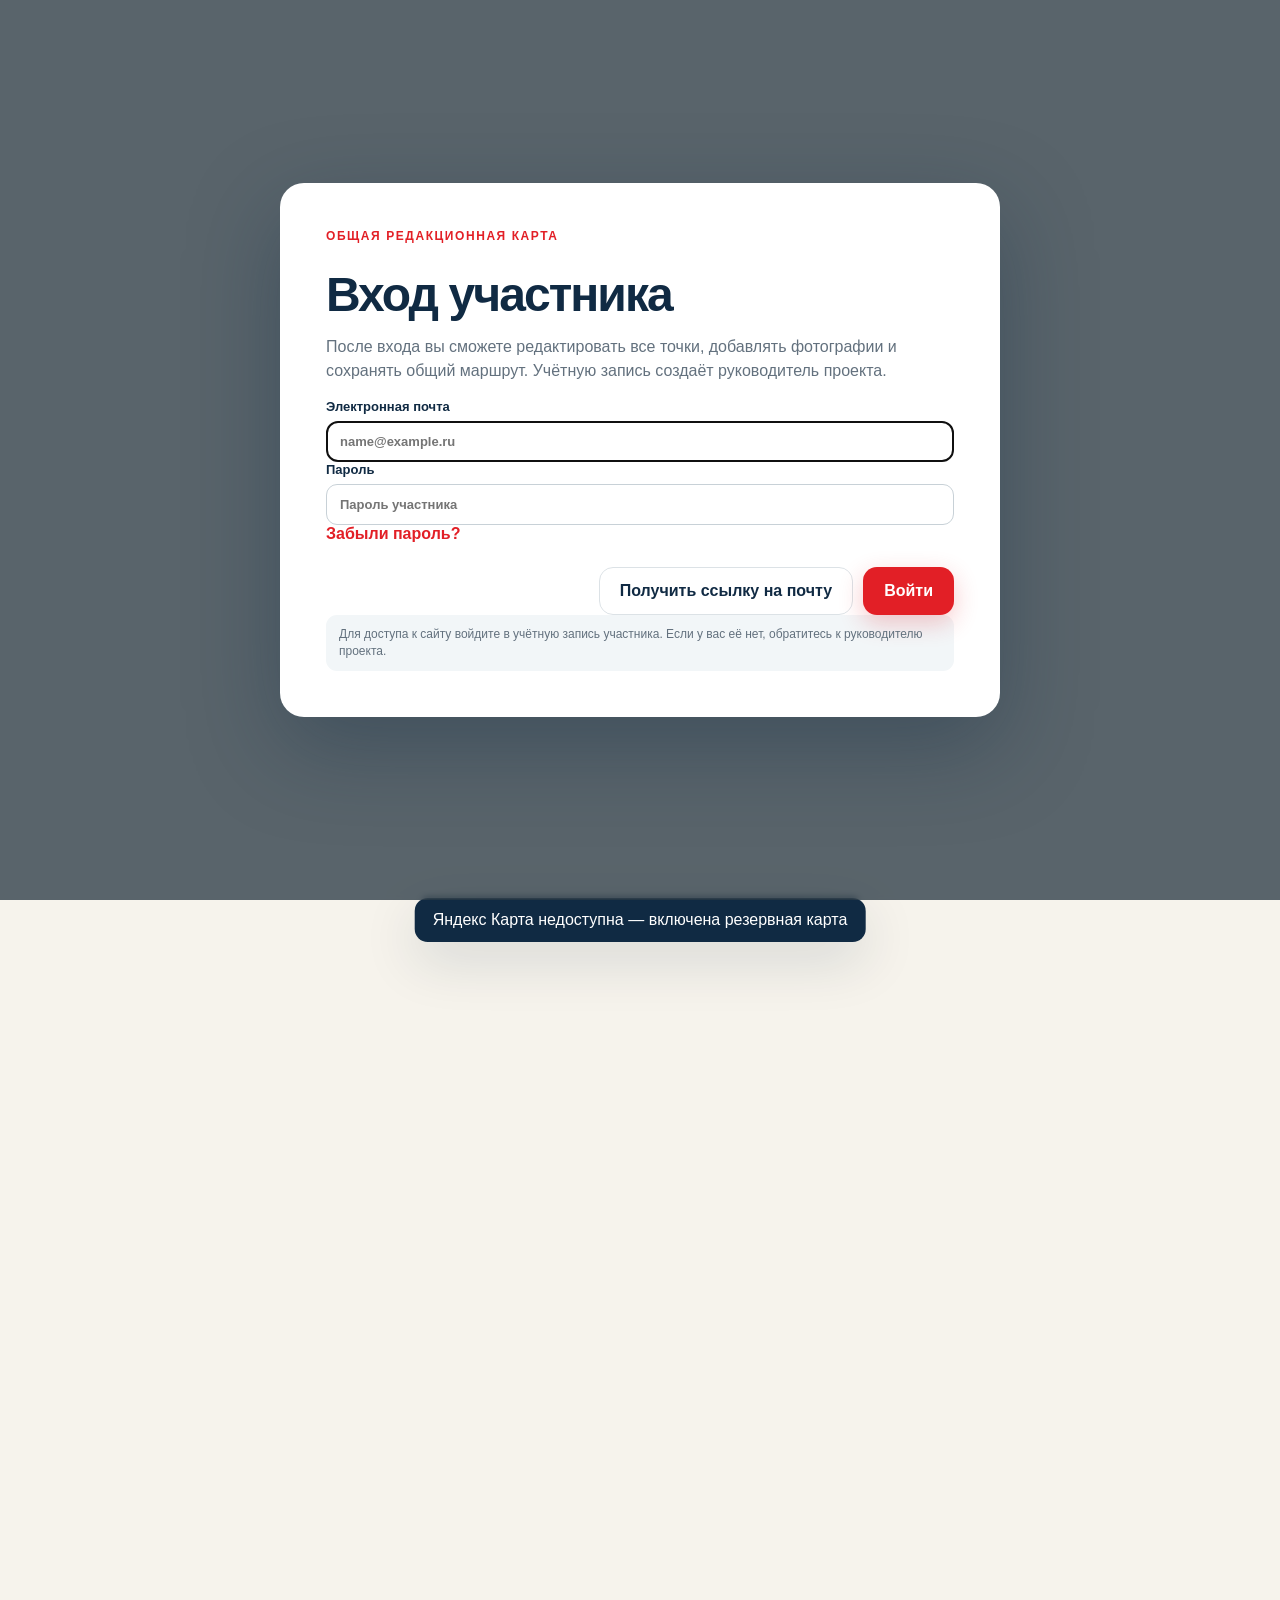
==== commit 4fbd799c: "Add 53 captioned excursion images to the route gallery Import named images from the supplied collect" ====
--- a/index.html
+++ b/index.html
@@ -11,7 +11,7 @@
   <link rel="preconnect" href="https://unpkg.com">
   <link rel="preconnect" href="https://tile.openstreetmap.org">
   <link rel="stylesheet" href="https://unpkg.com/leaflet@1.9.4/dist/leaflet.css" integrity="sha256-p4NxAoJBhIIN+hmNHrzRCf9tD/miZyoHS5obTRR9BMY=" crossorigin="">
-  <link rel="stylesheet" href="./styles.css?v=20261115-routes-4">
+  <link rel="stylesheet" href="./styles.css?v=20261115-gallery-1">
   <style>body.access-locked > :not(#authDialog):not(#toast):not(script){visibility:hidden;pointer-events:none} body.access-locked #authDialog .dialog-close{display:none}</style>
 </head>
 <body class="access-locked">
@@ -150,7 +150,7 @@
       <div class="photo-stories__heading">
         <div><p class="eyebrow">Визуальный архив</p><h2 id="photoStoriesTitle">Кемь в деталях</h2></div>
         <div class="photo-stories__intro">
-          <p>Первые фотографии уже связаны с точками маршрута. Участники могут добавить свой снимок как черновик для редакторской проверки.</p>
+          <p>Исторические и современные изображения с описаниями и сведениями об авторстве. Галерея следует порядку выбранного маршрута. Участники могут добавить свой снимок как черновик для редакторской проверки.</p>
           <button class="button button--ghost" id="addPhotoButton" type="button">＋ Добавить фото</button>
         </div>
       </div>
@@ -422,12 +422,12 @@
   <script src="./points.js?v=20261115-routes-4"></script>
   <script src="./research-cards.js?v=20261115-routes-4"></script>
   <script src="./visual-evidence.js?v=20261115-cathedral-1"></script>
-  <script src="./photos.js"></script>
+  <script src="./photos.js?v=20261115-gallery-1"></script>
   <script src="./route-geometry.js"></script>
   <script src="./routes.js?v=20261115-routes-4"></script>
   <script src="./supabase-config.js?v=20260718-2"></script>
   <script src="./community.js?v=20261115-routes-1"></script>
-  <script src="./app.js?v=20261115-routes-4"></script>
+  <script src="./app.js?v=20261115-gallery-1"></script>
 </body>
 </html>
 
--- a/styles.css
+++ b/styles.css
@@ -190,17 +190,18 @@
 .photo-stories__heading p:not(.eyebrow) { margin: 0; color: #bed0dc; line-height: 1.55; }
 .photo-stories__intro { display: grid; justify-items: start; gap: 18px; }
 .photo-strip { max-width: 1480px; margin: 0 auto; display: grid; grid-auto-flow: column; grid-auto-columns: minmax(280px, 36%); gap: 14px; overflow-x: auto; padding: 0 0 14px; scroll-snap-type: x mandatory; scrollbar-color: #75c5df #203c52; }
-.photo-card { position: relative; min-height: 370px; padding: 0; overflow: hidden; border: 0; border-radius: 20px; background: #203c52; color: white; text-align: left; scroll-snap-align: start; }
+.photo-card { position: relative; display: flex; flex-direction: column; min-height: 370px; padding: 0; overflow: hidden; border: 0; border-radius: 20px; background: #203c52; color: white; text-align: left; scroll-snap-align: start; }
 .photo-card--draft { outline: 2px dashed var(--yellow); outline-offset: -8px; }
-.photo-card img { width: 100%; height: 100%; min-height: 370px; position: absolute; inset: 0; object-fit: cover; transition: transform .35s ease; }
+.photo-card img { width: 100%; height: 240px; flex: 0 0 240px; object-fit: contain; background: #112c3e; transition: transform .35s ease; }
 .photo-card:hover img { transform: scale(1.025); }
-.photo-card::after { content: ""; position: absolute; inset: 35% 0 0; background: linear-gradient(transparent, rgba(5,19,30,.92)); }
-.photo-card__copy { position: absolute; z-index: 2; left: 20px; right: 20px; bottom: 18px; }
+.photo-card__copy { display: block; padding: 18px 20px 22px; }
 .photo-card__copy span { display: inline-block; margin-bottom: 8px; padding: 5px 8px; border-radius: 20px; background: var(--red); font-size: 11px; font-weight: 850; }
 .photo-card__copy strong { display: block; font-size: 22px; line-height: 1.12; }
 .photo-card__copy small { display: block; margin-top: 6px; color: #d8e4eb; }
+.photo-card__copy .photo-card__caption { margin-top: 12px; font-size: 14px; line-height: 1.45; }
+.photo-card__copy .photo-card__author { margin-top: 12px; font-size: 12px; }
 .photo-viewer { padding: 0; }
-.photo-viewer__image { width: 100%; max-height: 62vh; object-fit: cover; display: block; background: #dfe8ec; }
+.photo-viewer__image { width: 100%; max-height: 62vh; object-fit: contain; display: block; background: #dfe8ec; }
 .photo-viewer__copy { padding: 26px clamp(22px, 5vw, 42px) 34px; }
 .photo-viewer__copy h2 { margin-right: 38px; }
 .photo-meta { display: grid; grid-template-columns: repeat(2, minmax(0, 1fr)); gap: 10px; margin-top: 20px; }
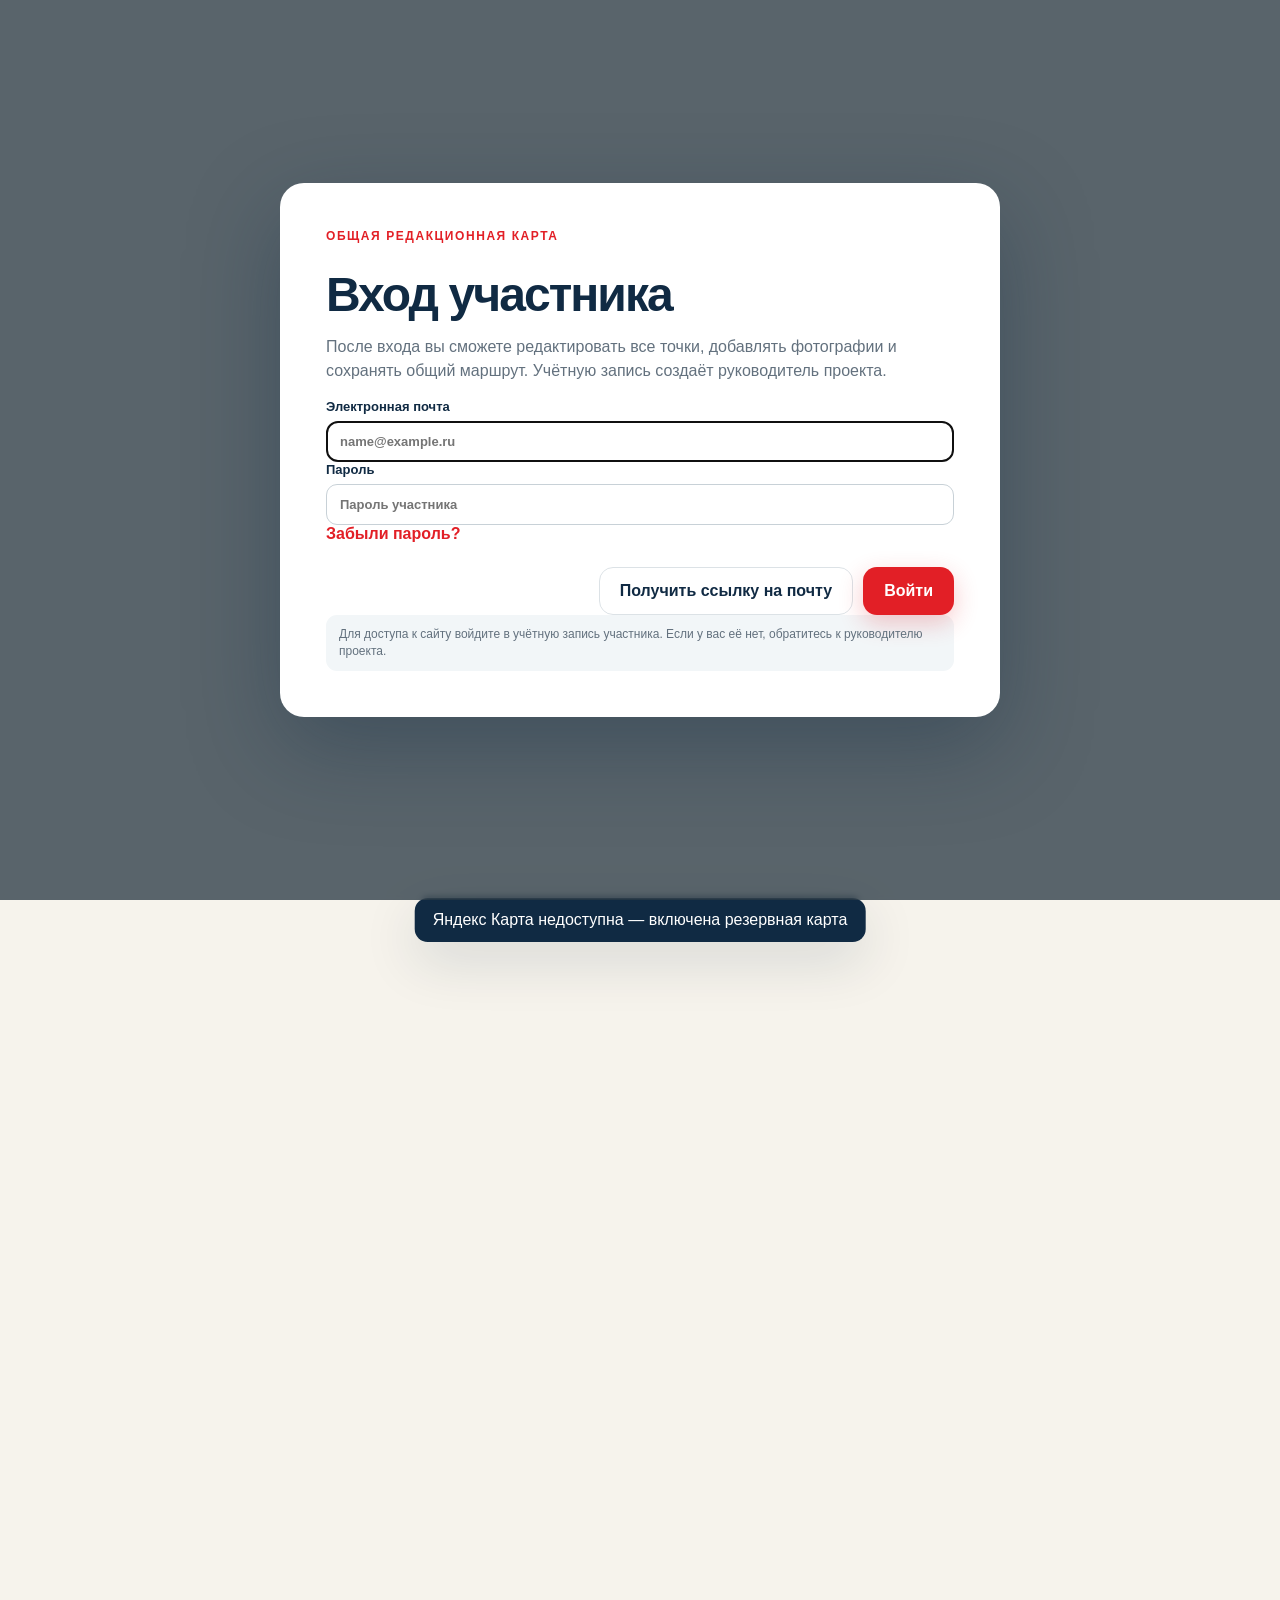
==== commit b4d12b2b: "Normalize gallery thumbnails to a clipped 4:3 frame Give every published and draft photo a dedicated" ====
--- a/index.html
+++ b/index.html
@@ -11,7 +11,7 @@
   <link rel="preconnect" href="https://unpkg.com">
   <link rel="preconnect" href="https://tile.openstreetmap.org">
   <link rel="stylesheet" href="https://unpkg.com/leaflet@1.9.4/dist/leaflet.css" integrity="sha256-p4NxAoJBhIIN+hmNHrzRCf9tD/miZyoHS5obTRR9BMY=" crossorigin="">
-  <link rel="stylesheet" href="./styles.css?v=20261115-gallery-1">
+  <link rel="stylesheet" href="./styles.css?v=20261115-previews-2">
   <style>body.access-locked > :not(#authDialog):not(#toast):not(script){visibility:hidden;pointer-events:none} body.access-locked #authDialog .dialog-close{display:none}</style>
 </head>
 <body class="access-locked">
@@ -424,10 +424,10 @@
   <script src="./visual-evidence.js?v=20261115-cathedral-1"></script>
   <script src="./photos.js?v=20261115-gallery-1"></script>
   <script src="./route-geometry.js"></script>
-  <script src="./routes.js?v=20261115-routes-4"></script>
+  <script src="./routes.js?v=20261115-intervention-1"></script>
   <script src="./supabase-config.js?v=20260718-2"></script>
   <script src="./community.js?v=20261115-routes-1"></script>
-  <script src="./app.js?v=20261115-gallery-1"></script>
+  <script src="./app.js?v=20261115-previews-2"></script>
 </body>
 </html>
 
--- a/styles.css
+++ b/styles.css
@@ -190,11 +190,12 @@
 .photo-stories__heading p:not(.eyebrow) { margin: 0; color: #bed0dc; line-height: 1.55; }
 .photo-stories__intro { display: grid; justify-items: start; gap: 18px; }
 .photo-strip { max-width: 1480px; margin: 0 auto; display: grid; grid-auto-flow: column; grid-auto-columns: minmax(280px, 36%); gap: 14px; overflow-x: auto; padding: 0 0 14px; scroll-snap-type: x mandatory; scrollbar-color: #75c5df #203c52; }
-.photo-card { position: relative; display: flex; flex-direction: column; min-height: 370px; padding: 0; overflow: hidden; border: 0; border-radius: 20px; background: #203c52; color: white; text-align: left; scroll-snap-align: start; }
+.photo-card { position: relative; display: grid; grid-template-rows: max-content 1fr; align-content: start; min-width: 0; width: 100%; min-height: 370px; margin: 0; padding: 0; overflow: hidden; border: 0; border-radius: 20px; appearance: none; background: #203c52; color: white; text-align: left; scroll-snap-align: start; }
 .photo-card--draft { outline: 2px dashed var(--yellow); outline-offset: -8px; }
-.photo-card img { width: 100%; height: 240px; flex: 0 0 240px; object-fit: contain; background: #112c3e; transition: transform .35s ease; }
+.photo-card__preview { position: relative; display: block; width: 100%; min-width: 0; aspect-ratio: 4 / 3; overflow: hidden; background: #112c3e; }
+.photo-card__preview img { position: absolute; inset: 0; display: block; width: 100%; height: 100%; max-width: none; object-fit: cover; object-position: center; transition: transform .35s ease; }
 .photo-card:hover img { transform: scale(1.025); }
-.photo-card__copy { display: block; padding: 18px 20px 22px; }
+.photo-card__copy { display: block; min-width: 0; padding: 18px 20px 22px; overflow-wrap: anywhere; }
 .photo-card__copy span { display: inline-block; margin-bottom: 8px; padding: 5px 8px; border-radius: 20px; background: var(--red); font-size: 11px; font-weight: 850; }
 .photo-card__copy strong { display: block; font-size: 22px; line-height: 1.12; }
 .photo-card__copy small { display: block; margin-top: 6px; color: #d8e4eb; }
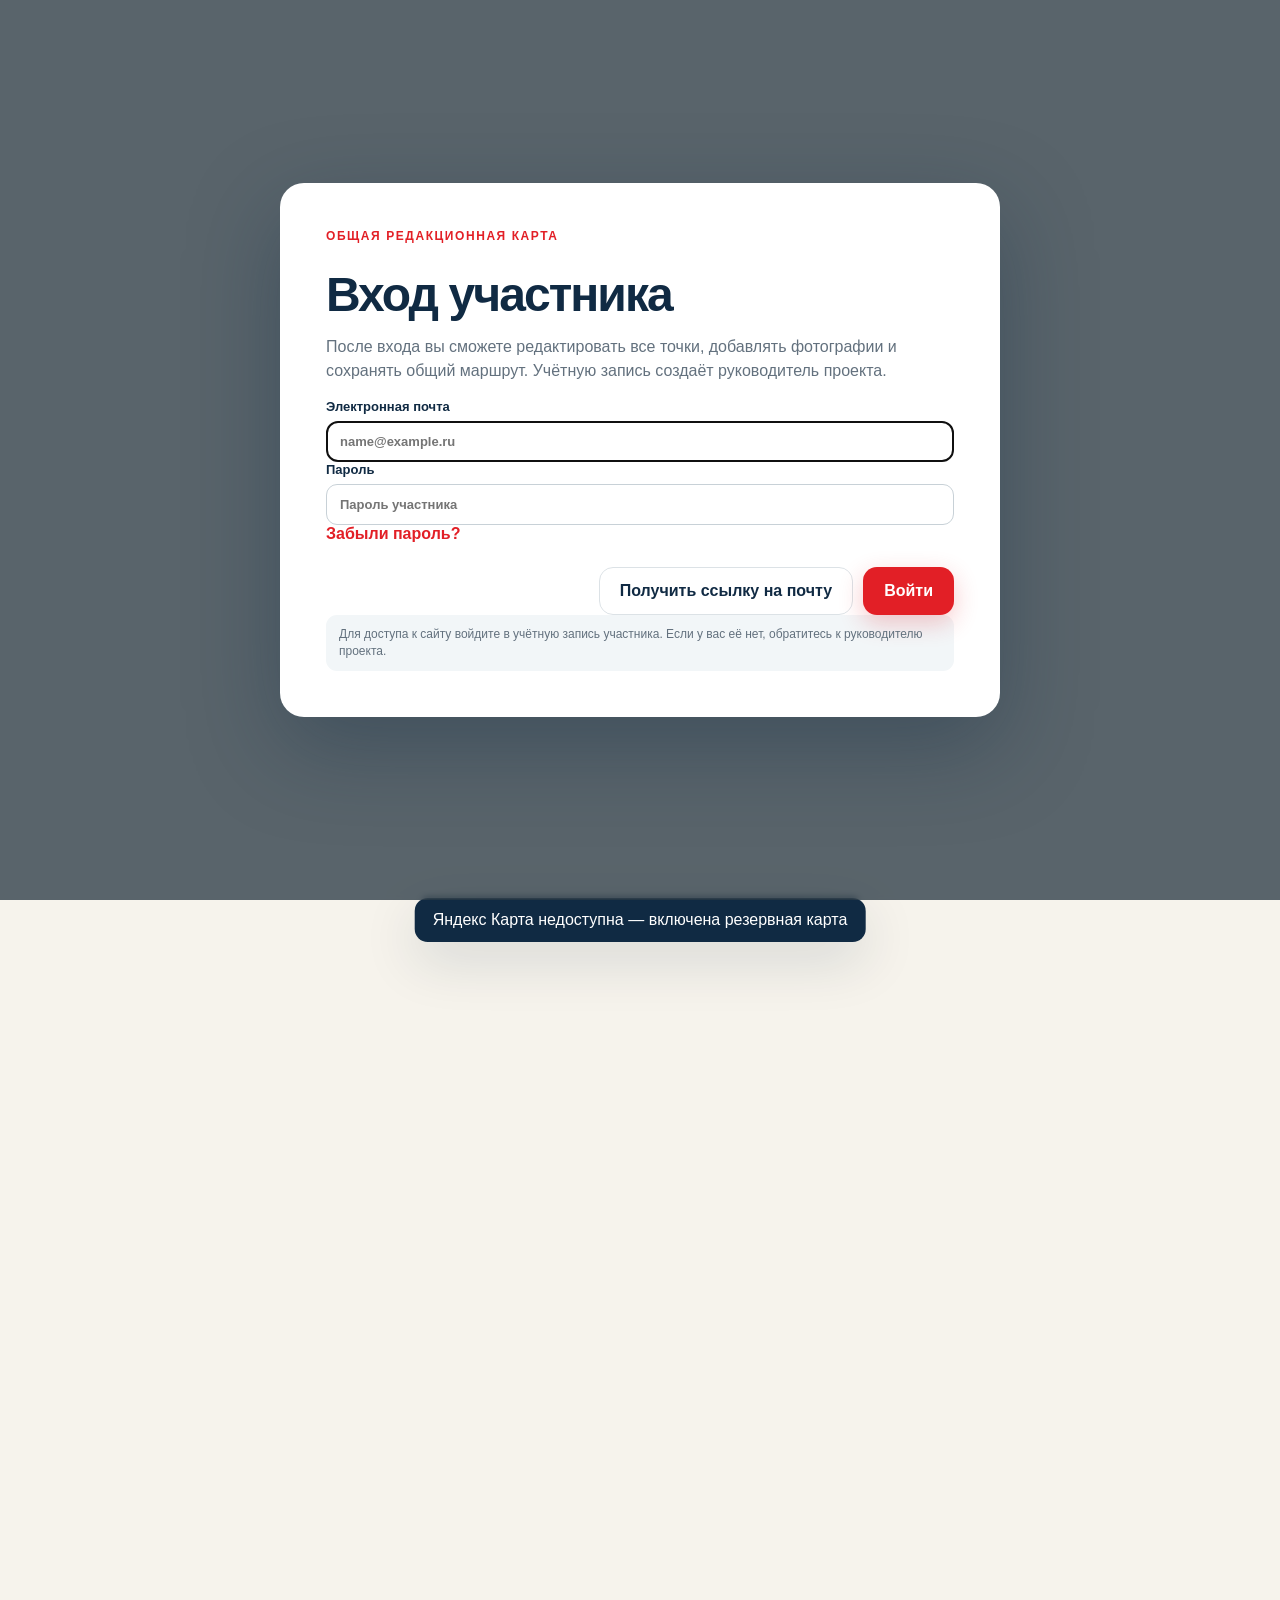
==== commit b027d05e: "Add eight standalone intervention cards to the cathedral route Expand the route to 21 cards with gui" ====
--- a/index.html
+++ b/index.html
@@ -424,10 +424,11 @@
   <script src="./visual-evidence.js?v=20261115-cathedral-1"></script>
   <script src="./photos.js?v=20261115-gallery-1"></script>
   <script src="./route-geometry.js"></script>
-  <script src="./routes.js?v=20261115-intervention-1"></script>
+  <script src="./routes.js?v=20261115-cards-1"></script>
+  <script src="./intervention-cards.js?v=20261115-cards-1"></script>
   <script src="./supabase-config.js?v=20260718-2"></script>
   <script src="./community.js?v=20261115-routes-1"></script>
-  <script src="./app.js?v=20261115-previews-2"></script>
+  <script src="./app.js?v=20261115-cards-1"></script>
 </body>
 </html>
 
